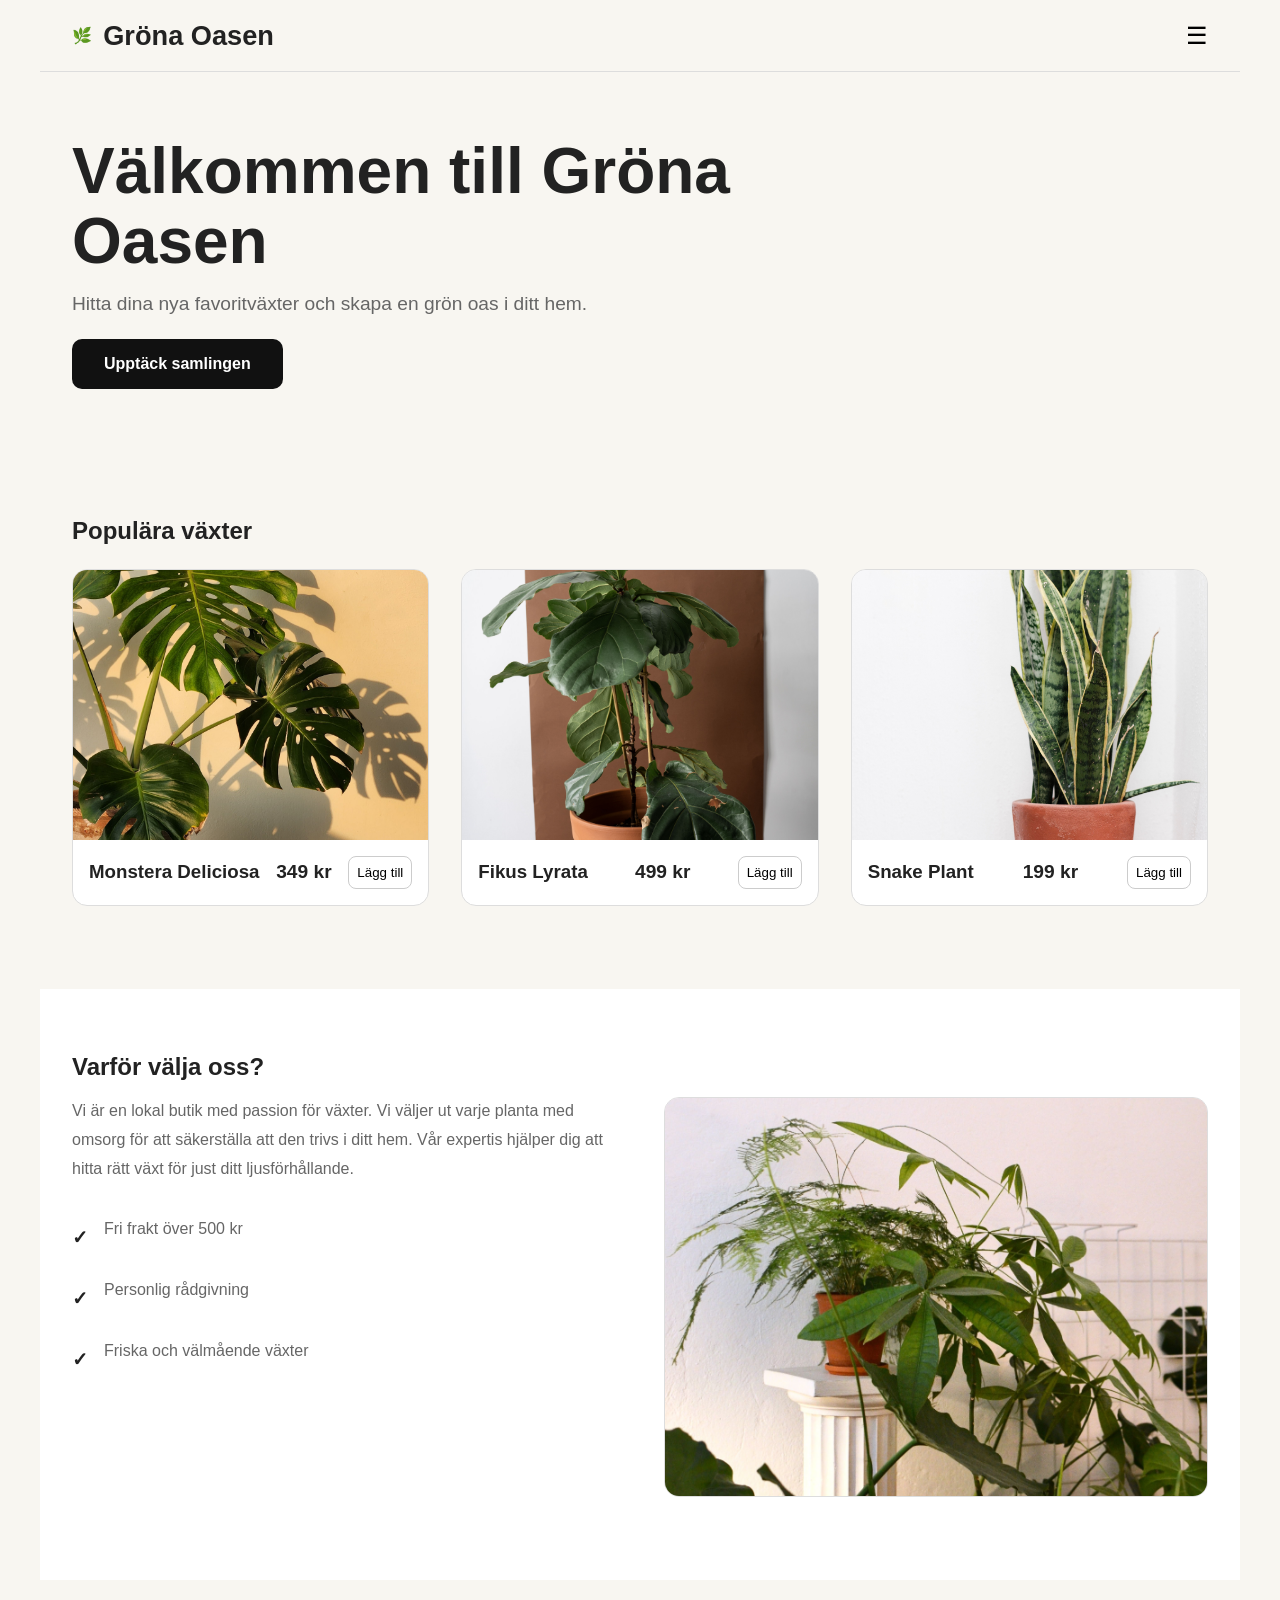
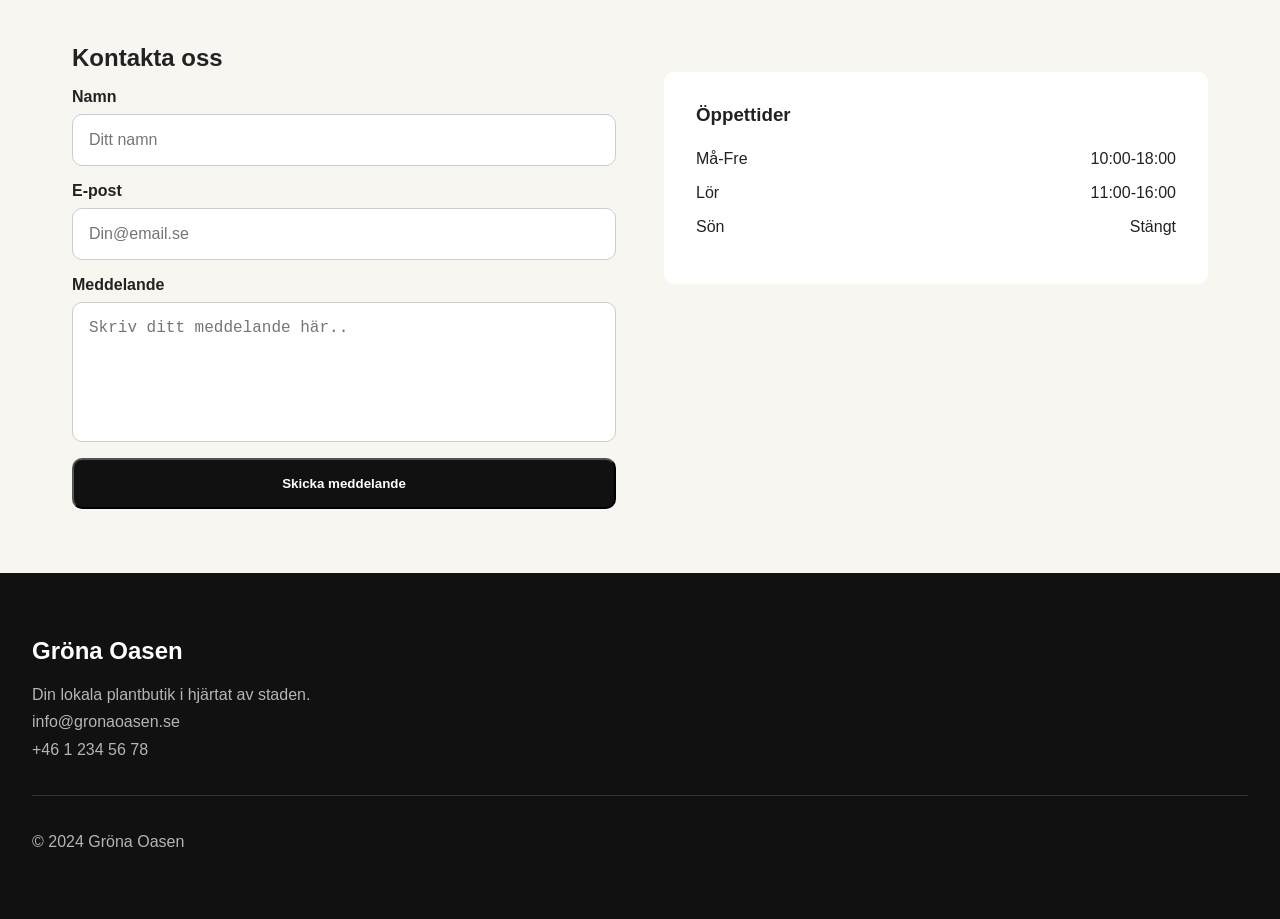
==== index.html @ 693098bc "Kompletterat med sistaproduktbilden för index" ====
<!DOCTYPE html>
<html lang="sv">

<head>
    <meta charset="UTF-8">
    <meta name="viewport" content="width=device-width, initial-scale=1.0">
    <title>Startsida</title>
    <link rel="stylesheet" href="css/style.css">

</head>

<body>

    <!--HEADER-->
    <header>
        <div class="logo">
            <span>🌿</span>
            <h1>Gröna Oasen</h1>
        </div>
        <div class="header-icons">
            <button>☰</button>
        </div>
    </header>


    <!--HERO-->
    <section class="hero">
        <h2>Välkommen till Gröna Oasen</h2>
        <p>Hitta dina nya favoritväxter och skapa en grön oas i ditt hem.</p>
        <a href="vaxter.html" class="btn">Upptäck samlingen</a>
    </section>


    <!--POPULÄRA VÄXTER-->
    <section class="products">

        <h2>Populära växter</h2>
        <div class="products-container">
            <div class="product-card">
                <div class="product-image"><img src="images/image1.jpg" alt="Monstera Deliciosa">
                </div>
                <div class="product-info">
                    <h3>Monstera Deliciosa</h3>
                    <p class="price">349 kr</p>
                    <button>Lägg till</button>
                </div>

            </div>

            <div class="product-card">
                <div class="product-image"><img src="images/image2.jpg" alt="Ficus Lyrata"></div>
                <div class="product-info">
                    <h3>Fikus Lyrata</h3>
                    <p class="price">499 kr</p>
                    <button>Lägg till</button>
                </div>

            </div>
            <div class="product-card">
                <div class="product-image"><img src="images/image4.jpg" alt="Snake Plant"></div>
                <div class="product-info">
                    <h3>Snake Plant</h3>
                    <p class="price">199 kr</p>
                    <button>Lägg till</button>
                </div>

            </div>
        </div>

    </section>


    <!--OM OSS-->
    <section class="about">
        <h2>Varför välja oss?</h2>
        <div class="about-content">
            <div class="about-text">
                <p>Vi är en lokal butik med passion för växter. Vi väljer ut varje planta med omsorg
                    för att säkerställa att den trivs i ditt hem. Vår expertis hjälper dig att hitta rätt växt för just
                    ditt
                    ljusförhållande.
                </p>
                <div class="desktop-info">
                    <div class="info">
                        <span class="check-icon">✓</span>
                        <p>Fri frakt över 500 kr</p>
                    </div>
                    <div class="info">
                        <span class="check-icon">✓</span>
                        <p>Personlig rådgivning</p>
                    </div>
                    <div class="info">
                        <span class="check-icon">✓</span>
                        <p>Friska och välmående växter</p>
                    </div>
                </div>
            </div>
            <div class="about-image"><img src="images/image3.jpg" alt="Flera inomhusväxter"></div>

        </div>
    </section>


    <!--KONTAKT-->
    <section class="contact">
        <h2>Kontakta oss</h2>

        <div class="contact-container">

            <form>
                <label for="name">Namn</label>
                <input type="text" id="name" placeholder="Ditt namn">

                <label for="email">E-post</label>
                <input type="email" id="email" placeholder="Din@email.se">

                <label for="message">Meddelande</label>
                <textarea id="message" placeholder="Skriv ditt meddelande här.."></textarea>

                <button type="submit">Skicka meddelande</button>
            </form>
            <aside class="opening-hours">
                <h3>Öppettider</h3>
                <div class="hours-row">
                    <span>Må-Fre</span>
                    <span>10:00-18:00</span>
                </div>
                <div class="hours-row">
                    <span>Lör</span>
                    <span>11:00-16:00</span>
                </div>
                <div class="hours-row">
                    <span>Sön</span>
                    <span>Stängt</span>
                </div>
            </aside>
        </div>

    </section>


    <!--FOOTER-->
    <footer>
        <h2>Gröna Oasen</h2>
        <p>Din lokala plantbutik i hjärtat av staden.</p>
        <p>info@gronaoasen.se</p>
        <p>+46 1 234 56 78</p>
        <hr>
        <p>© 2024 Gröna Oasen</p>
    </footer>

</body>

</html>
---- css/style.css ----
/*RESET*/

* {
    margin: 0;
    padding: 0;
    box-sizing: border-box;
}

body {
    font-family: "inter", sans-serif;
    background: #f4f4f4;
    color: #222;
    background-color: #F8F6F1;
}

/*HEADER*/
header {
    height: 72px;
    display: flex;
    justify-content: space-between;
    align-items: center;
    padding: 0 1.2rem;
    border-bottom: 1px solid #ddd;
}

.logo {
    display: flex;
    align-items: center;
    gap: 0.7rem;
}

.logo h1 {
    font-size: 1.7rem;
}

.header-icons {
    display: flex;
    gap: 1rem;
}

.header-icons button {
    border: none;
    background: transparent;
    font-size: 1.5rem;
    cursor: pointer;
}

/*HERO*/

.btn {
    display: block;
    text-align: center;
    text-decoration: none;
    font-weight: 600;
    border-radius: 10px;
    padding: 1rem;
    color: white;
    background: #111;

}

.hero {
    padding: 2rem 1.2rem;
}

.hero h2 {
    font-size: 2rem;
    line-height: 1.1;
    margin-bottom: 1rem;
}

.hero p {
    color: #666;
    margin-bottom: 1.5rem;
}

/*PRODUCTS*/
.products {
    padding: 2rem 1.2rem;

}

.product-image img {
    width: 100%;
    height: 270px;
    object-fit: cover;
    display: block;
}

.products h2 {
    margin-bottom: 1.5rem;
}

.product-card {
    background: white;
    border: 1px solid #ddd;
    border-radius: 15px;
    margin-bottom: 1.2rem;
    overflow: hidden;
}

.product-info {
    padding: 1rem;
    display: flex;
    justify-content: space-between;
    align-items: center;
}

.price {
    font-size: 1.2rem;
    font-weight: 600;
}

.product-info button {
    background: white;
    border: 1px solid #ccc;
    border-radius: 8px;
    padding: 0.5rem;

    cursor: pointer;
}


/*ABOUT*/
.about {
    background: white;
    padding: 2rem 1.2rem;
}

.about h2 {
    margin-bottom: 1rem;
}

.about p {
    color: #666;
    line-height: 1.8;
    margin-bottom: 1rem;
}

.about img {
    width: 100%;
    height: 270px;
    object-fit: cover;
    display: block;
    background: white;
    border: 1px solid #ddd;
    border-radius: 15px;
    margin-bottom: 1.2rem;

}


/*CONTACT*/
.contact {
    padding: 2rem 1.2rem;
}

form {
    display: flex;
    flex-direction: column;
}

label {
    margin-bottom: .5rem;
    margin-top: 1rem;
    font-weight: 600;
}

input,
textarea {
    width: 100%;
    border: 1px solid #ccc;
    padding: 1rem;
    border-radius: 10px;
    font-size: 1rem;
}

textarea {
    height: 140px;
    resize: none;
}

form button {
    display: block;
    text-align: center;
    text-decoration: none;
    font-weight: 600;
    border-radius: 10px;
    padding: 1rem;
    color: white;
    background: #111;
    cursor: pointer;
    margin-top: 1rem;

}



/*FOOTER*/
footer {
    background: #111;
    color: white;
    padding: 2rem 1.2rem;
}

footer hr {
    margin: 2rem 0;
    border: none;
    border-top: 1px solid #333;
}

footer h2 {
    margin-bottom: 1rem;
}

footer p {
    color: #b5b5b5;
    line-height: 1.7;
}

/*Enbart för desktop*/

.opening-hours {
    display: none;
}

.desktop-info {
    display: none;
}

/*DESKTOP*/
@media (min-width: 768px) {

    /*Bredd gemensam*/
    .hero,
    .products,
    .about,
    .contact {
        max-width: 1200px;
        margin: 0 auto;
        padding: 4rem 2rem;
    }

    /*HEADER*/
    header {
        max-width: 1200px;
        margin: 0 auto;
        padding: 1.5rem 2rem;
    }

    /*HERO*/
    .hero h2 {
        font-size: 4rem;
        max-width: 700px;
    }

    .hero p {
        max-width: 600px;
        font-size: 1.2rem;
    }

    .btn {
        display: inline-block;
        padding: 1rem 2rem;
    }

    /*PRODUCTS*/
    .products-container {
        display: grid;
        grid-template-columns: repeat(3, 1fr);
        gap: 2rem;
    }

    /*ABOUT*/
    .about-content {
        display: grid;
        grid-template-columns: 1fr 1fr;
        gap: 3rem;
        align-items: start;
    }

    .about-image img {
        width: 100%;
        margin-top: 0;
        height: 400px;
        object-fit: cover;
    }

    .about-image {
        display: flex;
        justify-content: flex-end;
    }


    .desktop-info {
        display: flex;
        flex-direction: column;
        gap: 1rem;
        margin-top: 2rem;
    }

    .info {
        display: flex;
        align-items: center;
        gap: 1rem;
    }

    .check-icon {
        font-weight: bold;
        font-size: 1.2rem;
    }

    /*CONTACT*/
    .contact-container {
        display: grid;
        grid-template-columns: 1fr 1fr;
        gap: 3rem;
    }

    .opening-hours {
        display: block;
        padding: 2rem;
        border-radius: 10px;
        background: white;
        height: fit-content;
    }

    .opening-hours h3 {
        margin-bottom: 1.5rem;
    }

    .hours-row {
        display: flex;
        justify-content: space-between;
        margin-bottom: 1rem;
    }





    /*FOOTER*/
    footer {
        padding: 4rem 2rem;
    }

    footer-content {
        max-width: 1200px;
        margin: 0 auto;
    }








}
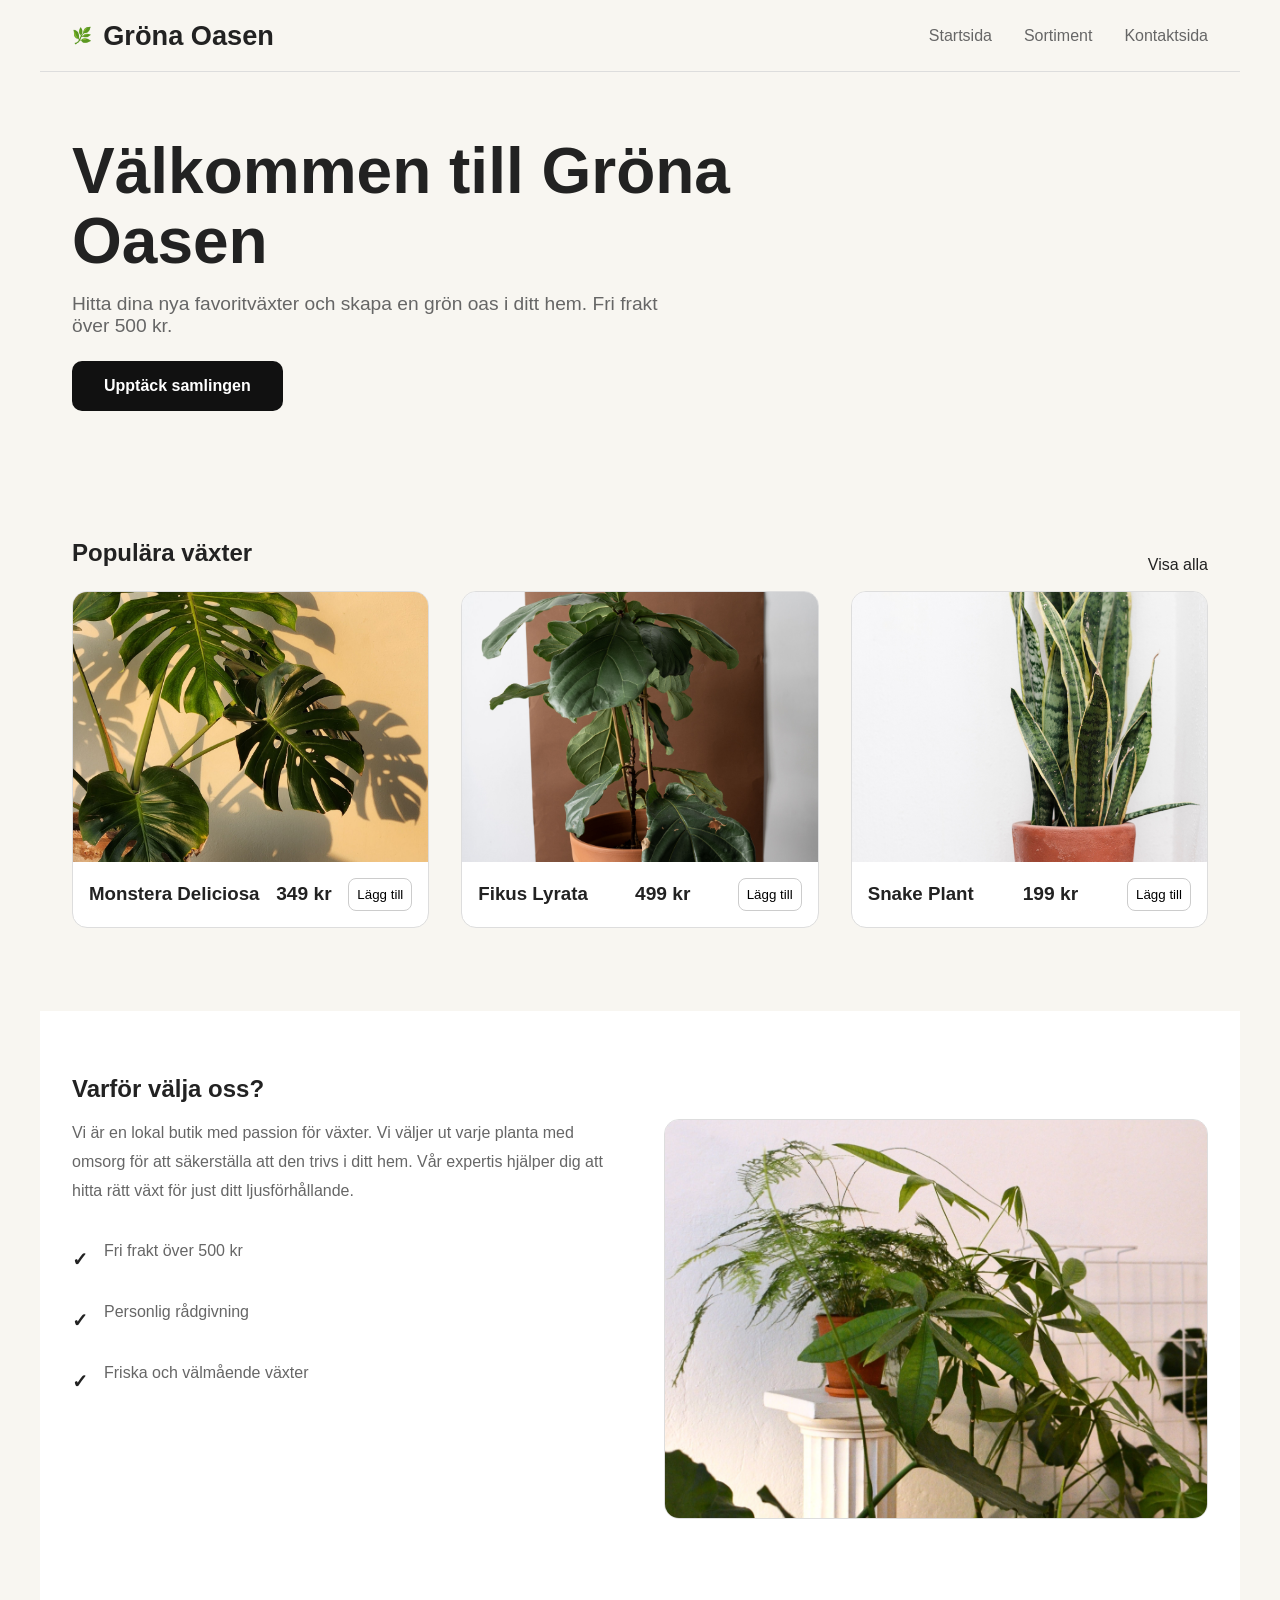
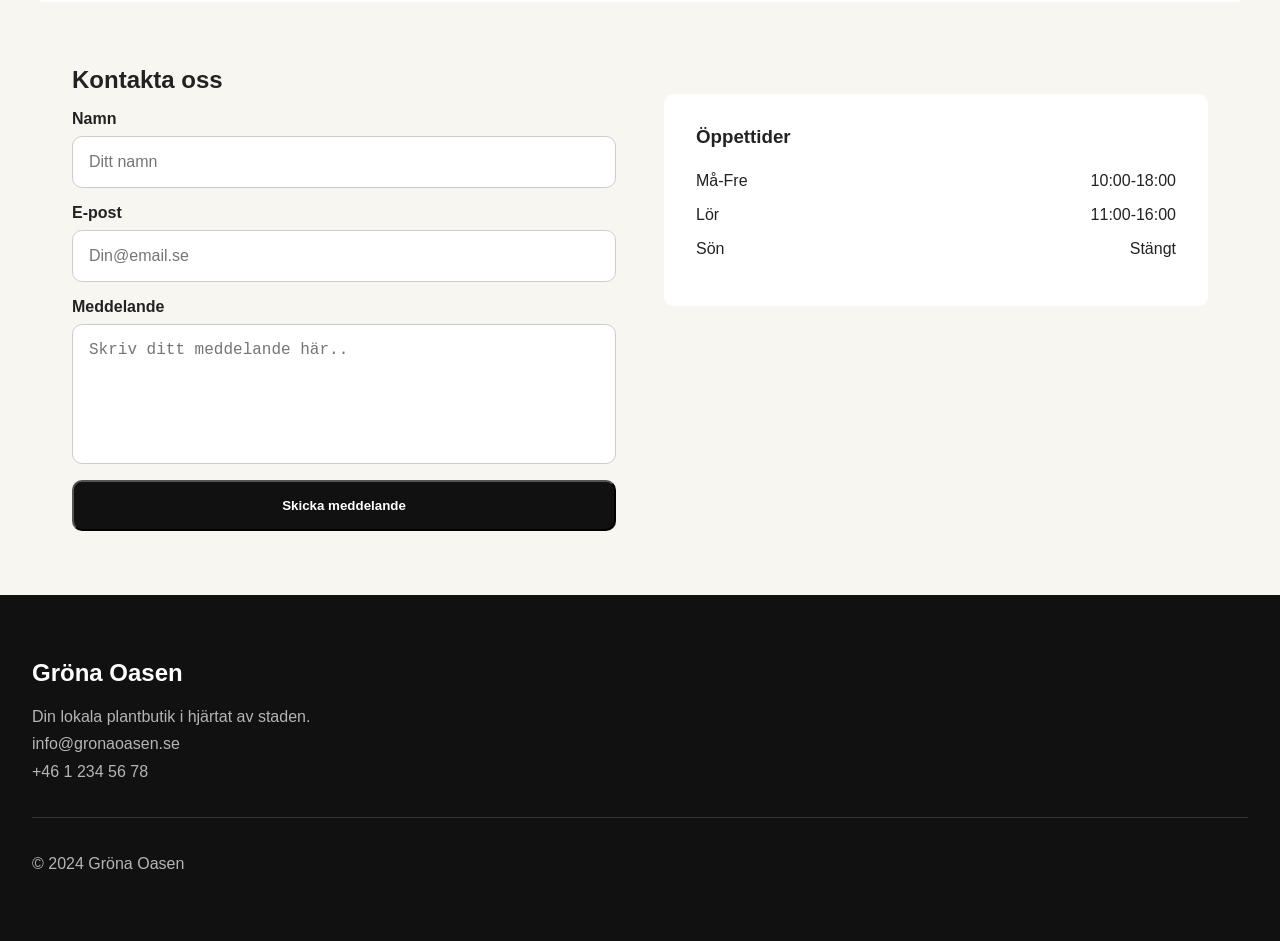
==== commit 24bc6662: "Implementerat Visa alla-länk på desktopversionen samt skapat  med nav menyn" ====
--- a/index.html
+++ b/index.html
@@ -17,6 +17,11 @@
             <span>🌿</span>
             <h1>Gröna Oasen</h1>
         </div>
+        <nav class="desktop-nav">
+            <a href="index.html">Startsida</a>
+            <a href="sortiment.html">Sortiment</a>
+            <a href="kontakt.html">Kontaktsida</a>
+        </nav>
         <div class="header-icons">
             <button>☰</button>
         </div>
@@ -26,15 +31,18 @@
     <!--HERO-->
     <section class="hero">
         <h2>Välkommen till Gröna Oasen</h2>
-        <p>Hitta dina nya favoritväxter och skapa en grön oas i ditt hem.</p>
-        <a href="vaxter.html" class="btn">Upptäck samlingen</a>
+        <p>Hitta dina nya favoritväxter och skapa en grön oas i ditt hem. Fri frakt över 500 kr.</p>
+        <a href="sortiment.html" class="btn">Upptäck samlingen</a>
     </section>
 
 
     <!--POPULÄRA VÄXTER-->
     <section class="products">
+        <div class="products-header">
 
-        <h2>Populära växter</h2>
+            <h2>Populära växter</h2>
+            <a href="sortiment.html" class="view-all">Visa alla</a>
+        </div>
         <div class="products-container">
             <div class="product-card">
                 <div class="product-image"><img src="images/image1.jpg" alt="Monstera Deliciosa">
--- a/css/style.css
+++ b/css/style.css
@@ -228,6 +228,14 @@
     display: none;
 }
 
+.desktop-nav {
+    display: none;
+}
+
+.view-all {
+    display: none;
+}
+
 /*DESKTOP*/
 @media (min-width: 768px) {
 
@@ -248,6 +256,22 @@
         padding: 1.5rem 2rem;
     }
 
+    .desktop-nav {
+        display: flex;
+        gap: 2rem;
+        align-items: center;
+    }
+
+    .desktop-nav a {
+        text-decoration: none;
+        color: #666;
+        font-weight: 400;
+    }
+
+    .header-icons {
+        display: none;
+    }
+
     /*HERO*/
     .hero h2 {
         font-size: 4rem;
@@ -269,6 +293,20 @@
         display: grid;
         grid-template-columns: repeat(3, 1fr);
         gap: 2rem;
+    }
+
+    .products-header {
+        display: flex;
+        justify-content: space-between;
+        align-items: center;
+
+    }
+
+    .view-all {
+        display: block;
+        text-decoration: none;
+        font-weight: 400;
+        color: #222;
     }
 
     /*ABOUT*/
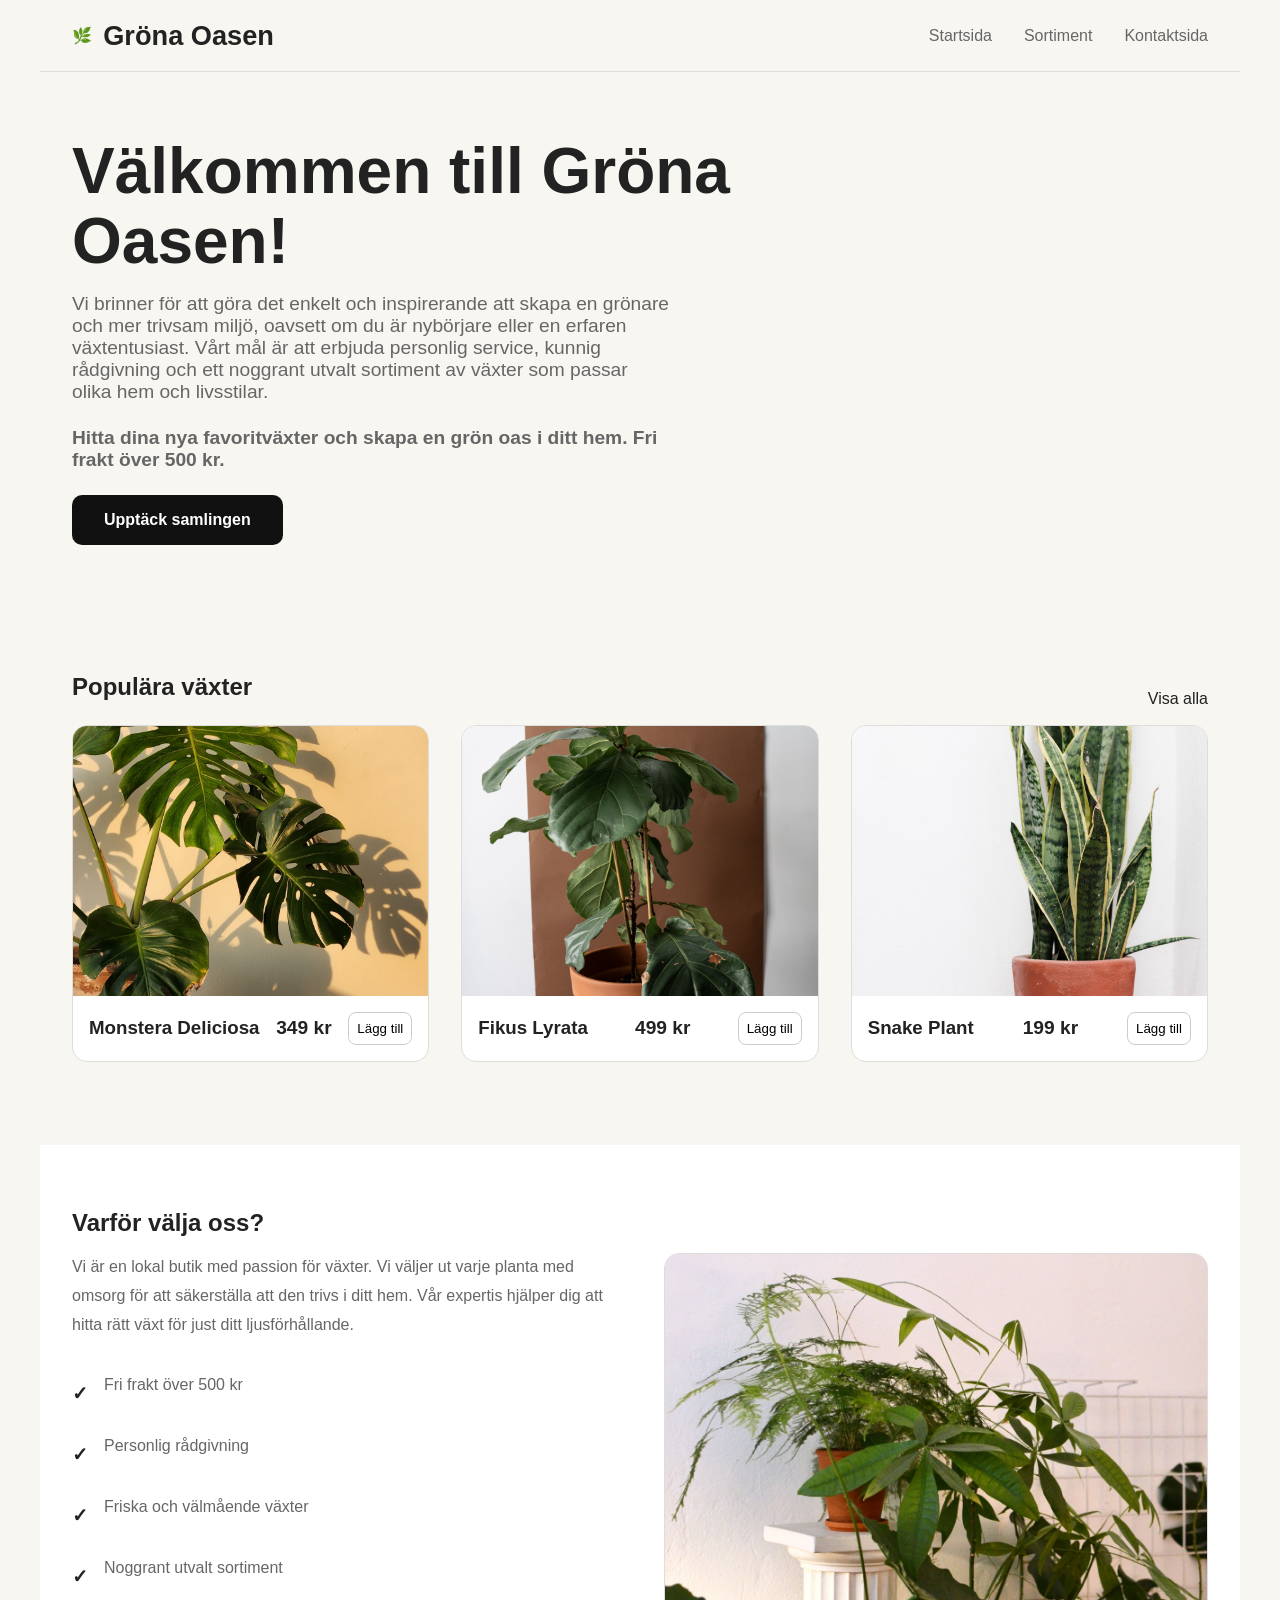
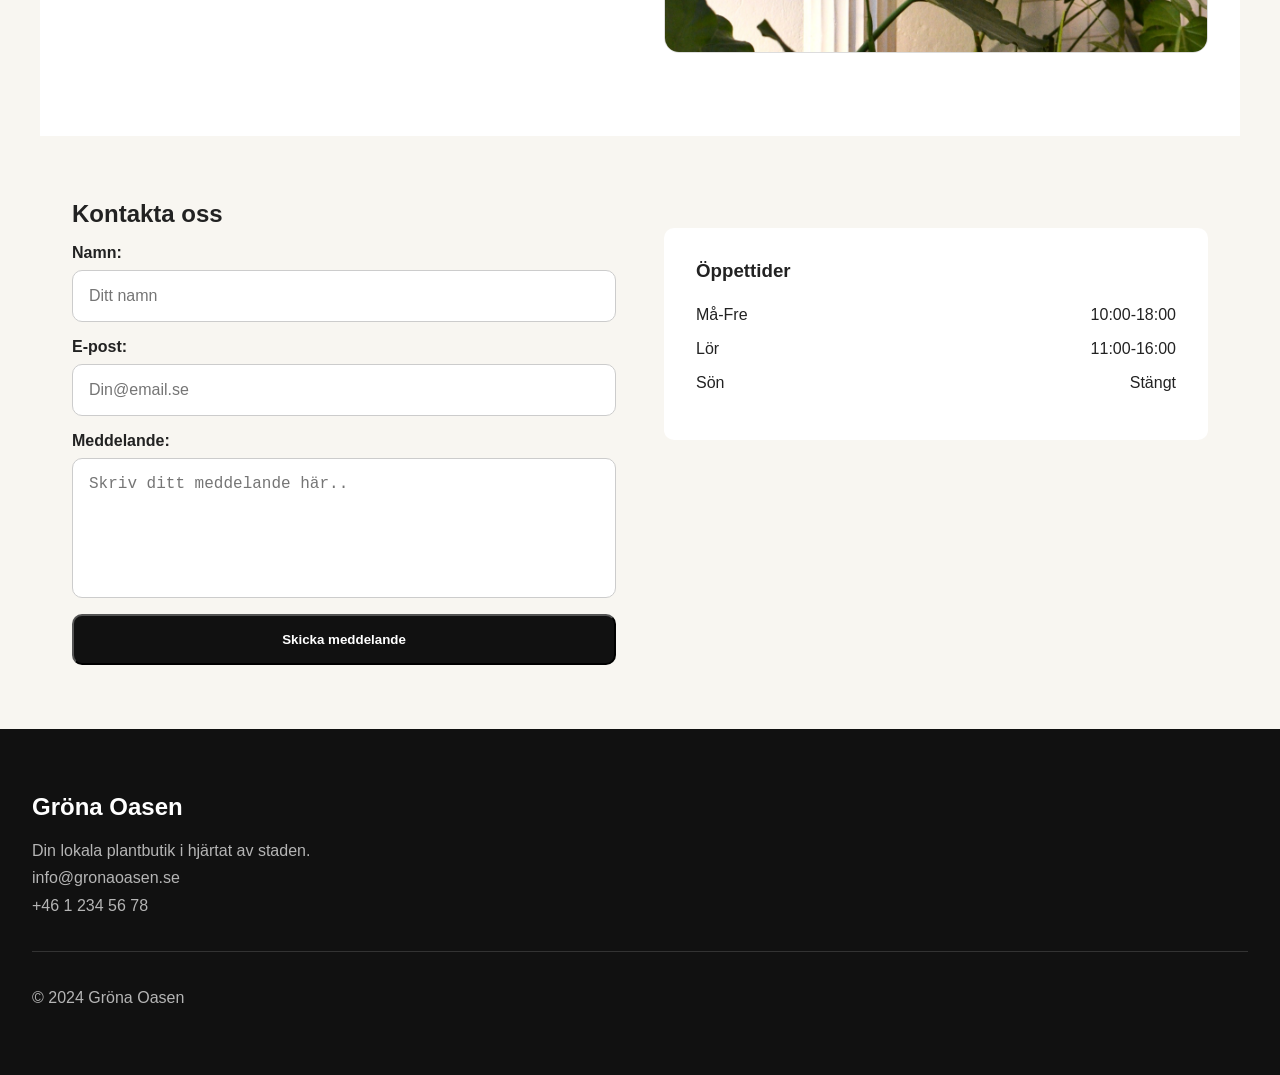
==== commit a22b4a3d: "Skapat kontaktsida med kontaktformulär och företagsinformation med samma layout som startsidan" ====
--- a/index.html
+++ b/index.html
@@ -30,8 +30,12 @@
 
     <!--HERO-->
     <section class="hero">
-        <h2>Välkommen till Gröna Oasen</h2>
-        <p>Hitta dina nya favoritväxter och skapa en grön oas i ditt hem. Fri frakt över 500 kr.</p>
+        <h2>Välkommen till Gröna Oasen!</h2>
+        <p>Vi brinner för att göra det enkelt och inspirerande att skapa en grönare och mer trivsam miljö,
+            oavsett om du är nybörjare eller en erfaren växtentusiast. Vårt mål är att erbjuda personlig
+            service, kunnig rådgivning och ett noggrant utvalt sortiment av växter som passar olika hem och
+            livsstilar.</p>
+        <p><strong>Hitta dina nya favoritväxter och skapa en grön oas i ditt hem. Fri frakt över 500 kr.</strong></p>
         <a href="sortiment.html" class="btn">Upptäck samlingen</a>
     </section>
 
@@ -101,6 +105,10 @@
                         <span class="check-icon">✓</span>
                         <p>Friska och välmående växter</p>
                     </div>
+                    <div class="info">
+                        <span class="check-icon">✓</span>
+                        <p>Noggrant utvalt sortiment</p>
+                    </div>
                 </div>
             </div>
             <div class="about-image"><img src="images/image3.jpg" alt="Flera inomhusväxter"></div>
@@ -116,13 +124,13 @@
         <div class="contact-container">
 
             <form>
-                <label for="name">Namn</label>
+                <label for="name">Namn:</label>
                 <input type="text" id="name" placeholder="Ditt namn">
 
-                <label for="email">E-post</label>
+                <label for="email">E-post:</label>
                 <input type="email" id="email" placeholder="Din@email.se">
 
-                <label for="message">Meddelande</label>
+                <label for="message">Meddelande:</label>
                 <textarea id="message" placeholder="Skriv ditt meddelande här.."></textarea>
 
                 <button type="submit">Skicka meddelande</button>
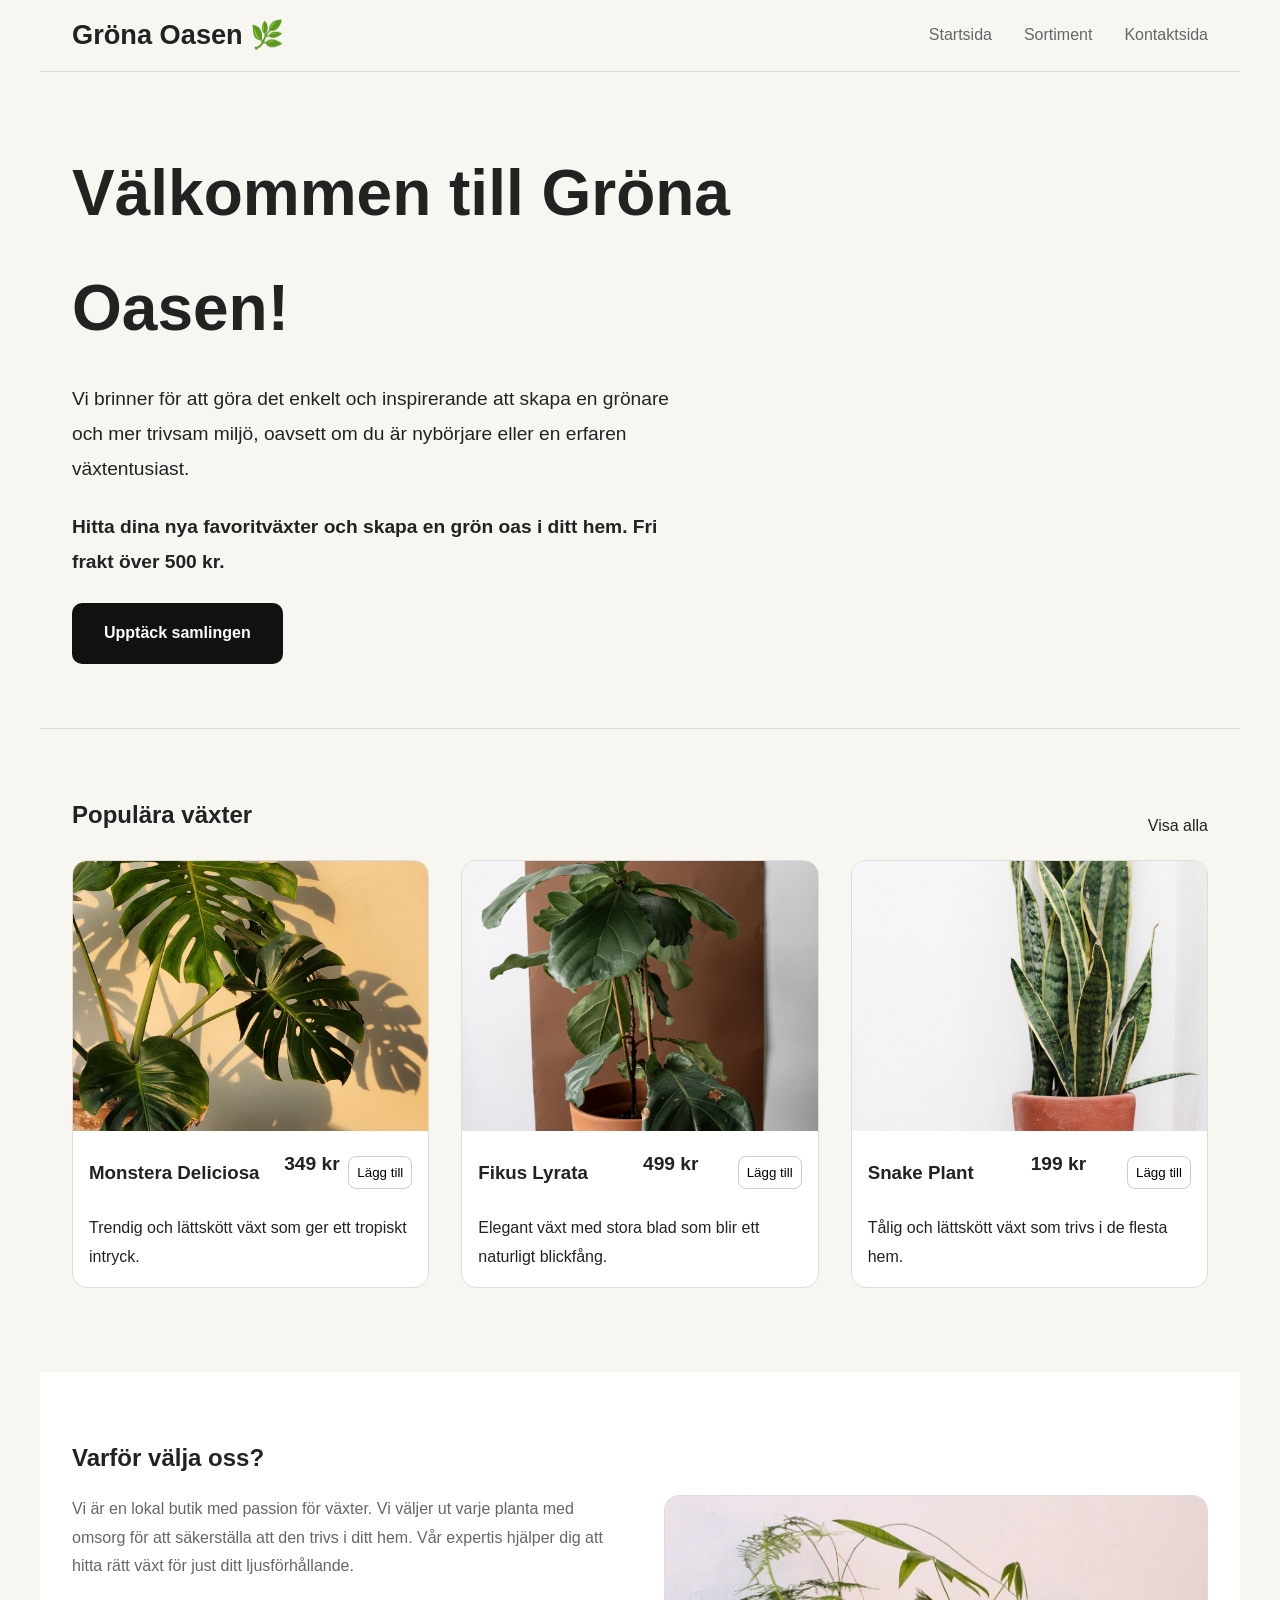
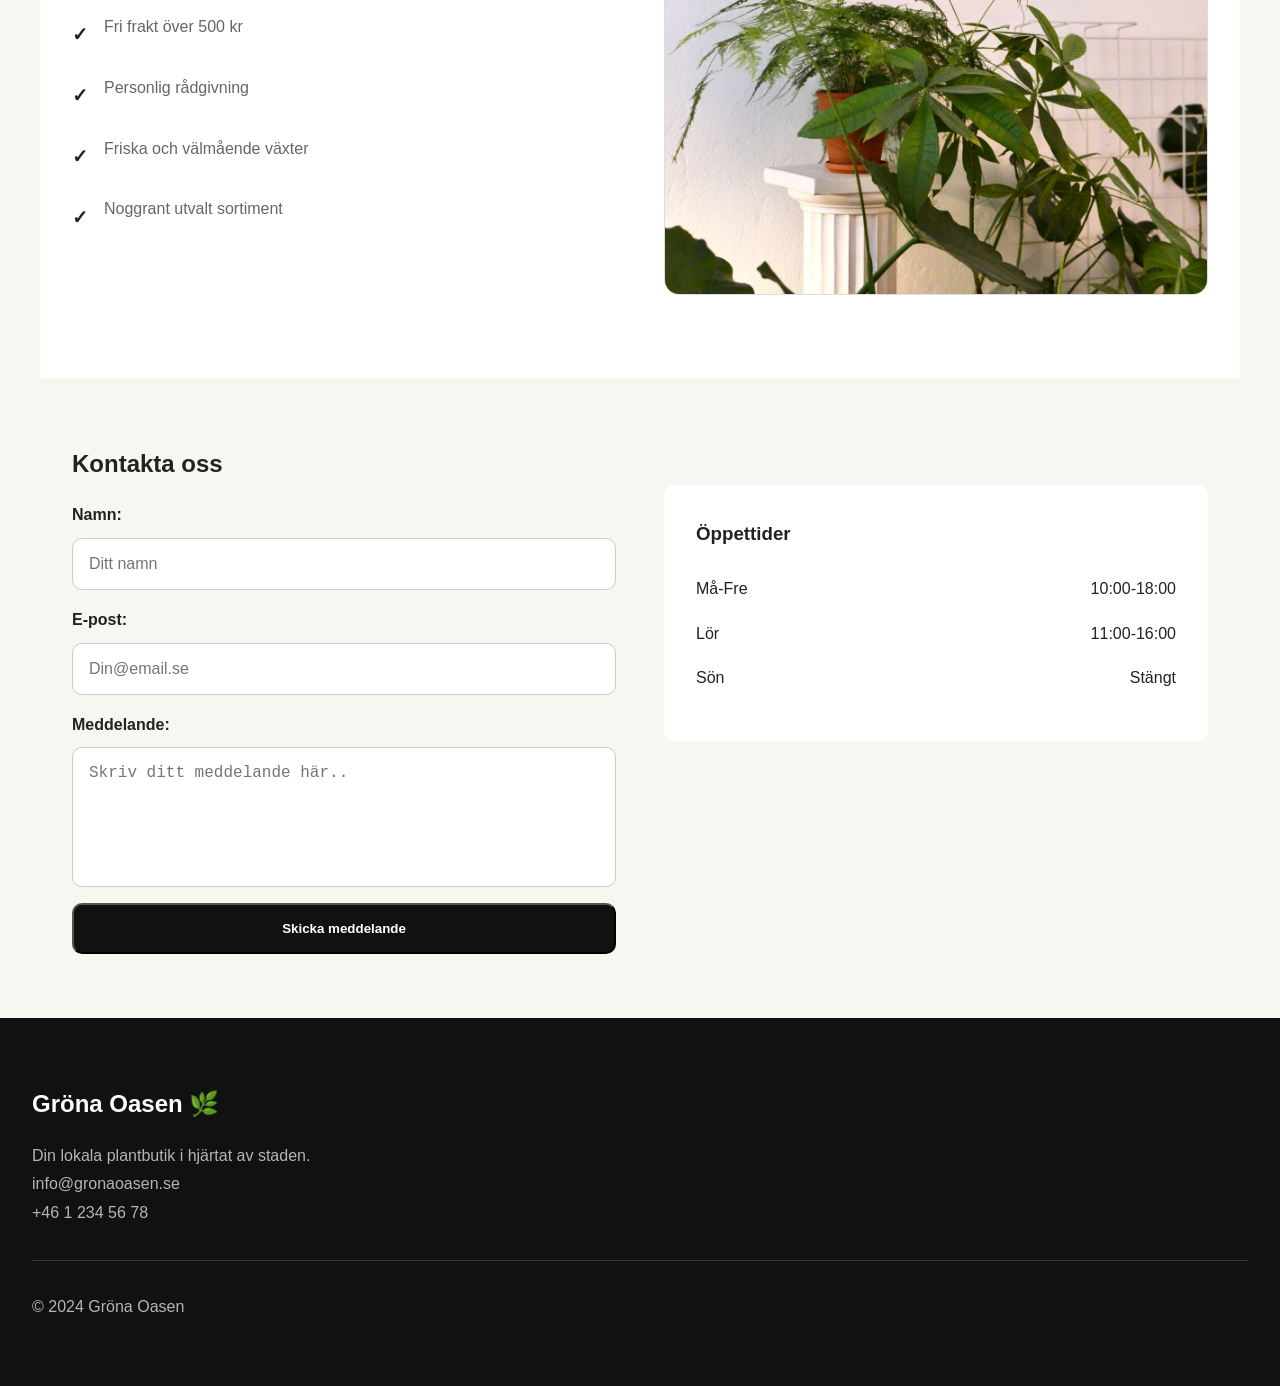
==== commit 0bbd45f5: "Textjusteringar på hela webbsidan samt lagt in sortimentet för växterna" ====
--- a/index.html
+++ b/index.html
@@ -14,8 +14,7 @@
     <!--HEADER-->
     <header>
         <div class="logo">
-            <span>🌿</span>
-            <h1>Gröna Oasen</h1>
+            <h1>Gröna Oasen 🌿</h1>
         </div>
         <nav class="desktop-nav">
             <a href="index.html">Startsida</a>
@@ -32,9 +31,7 @@
     <section class="hero">
         <h2>Välkommen till Gröna Oasen!</h2>
         <p>Vi brinner för att göra det enkelt och inspirerande att skapa en grönare och mer trivsam miljö,
-            oavsett om du är nybörjare eller en erfaren växtentusiast. Vårt mål är att erbjuda personlig
-            service, kunnig rådgivning och ett noggrant utvalt sortiment av växter som passar olika hem och
-            livsstilar.</p>
+            oavsett om du är nybörjare eller en erfaren växtentusiast.</p>
         <p><strong>Hitta dina nya favoritväxter och skapa en grön oas i ditt hem. Fri frakt över 500 kr.</strong></p>
         <a href="sortiment.html" class="btn">Upptäck samlingen</a>
     </section>
@@ -56,7 +53,7 @@
                     <p class="price">349 kr</p>
                     <button>Lägg till</button>
                 </div>
-
+                <p>Trendig och lättskött växt som ger ett tropiskt intryck.</p>
             </div>
 
             <div class="product-card">
@@ -66,6 +63,7 @@
                     <p class="price">499 kr</p>
                     <button>Lägg till</button>
                 </div>
+                <p>Elegant växt med stora blad som blir ett naturligt blickfång.</p>
 
             </div>
             <div class="product-card">
@@ -75,6 +73,7 @@
                     <p class="price">199 kr</p>
                     <button>Lägg till</button>
                 </div>
+                <p>Tålig och lättskött växt som trivs i de flesta hem.</p>
 
             </div>
         </div>
@@ -157,7 +156,7 @@
 
     <!--FOOTER-->
     <footer>
-        <h2>Gröna Oasen</h2>
+        <h2>Gröna Oasen 🌿</h2>
         <p>Din lokala plantbutik i hjärtat av staden.</p>
         <p>info@gronaoasen.se</p>
         <p>+46 1 234 56 78</p>
--- a/css/style.css
+++ b/css/style.css
@@ -11,6 +11,7 @@
     background: #f4f4f4;
     color: #222;
     background-color: #F8F6F1;
+    line-height: 1.8;
 }
 
 /*HEADER*/
@@ -61,16 +62,16 @@
 
 .hero {
     padding: 2rem 1.2rem;
+    border-bottom: 1px solid #ddd;
 }
 
 .hero h2 {
     font-size: 2rem;
-    line-height: 1.1;
     margin-bottom: 1rem;
 }
 
 .hero p {
-    color: #666;
+    color: #222;
     margin-bottom: 1.5rem;
 }
 
@@ -99,6 +100,16 @@
     overflow: hidden;
 }
 
+.product-card p {
+    margin-bottom: 1rem;
+    display: flex;
+    justify-content: space-between;
+    align-items: center;
+    margin-left: 1rem;
+    color: #222;
+
+}
+
 .product-info {
     padding: 1rem;
     display: flex;
@@ -133,7 +144,6 @@
 
 .about p {
     color: #666;
-    line-height: 1.8;
     margin-bottom: 1rem;
 }
 
@@ -215,7 +225,6 @@
 
 footer p {
     color: #b5b5b5;
-    line-height: 1.7;
 }
 
 /*Enbart för desktop*/
@@ -295,6 +304,7 @@
         gap: 2rem;
     }
 
+
     .products-header {
         display: flex;
         justify-content: space-between;
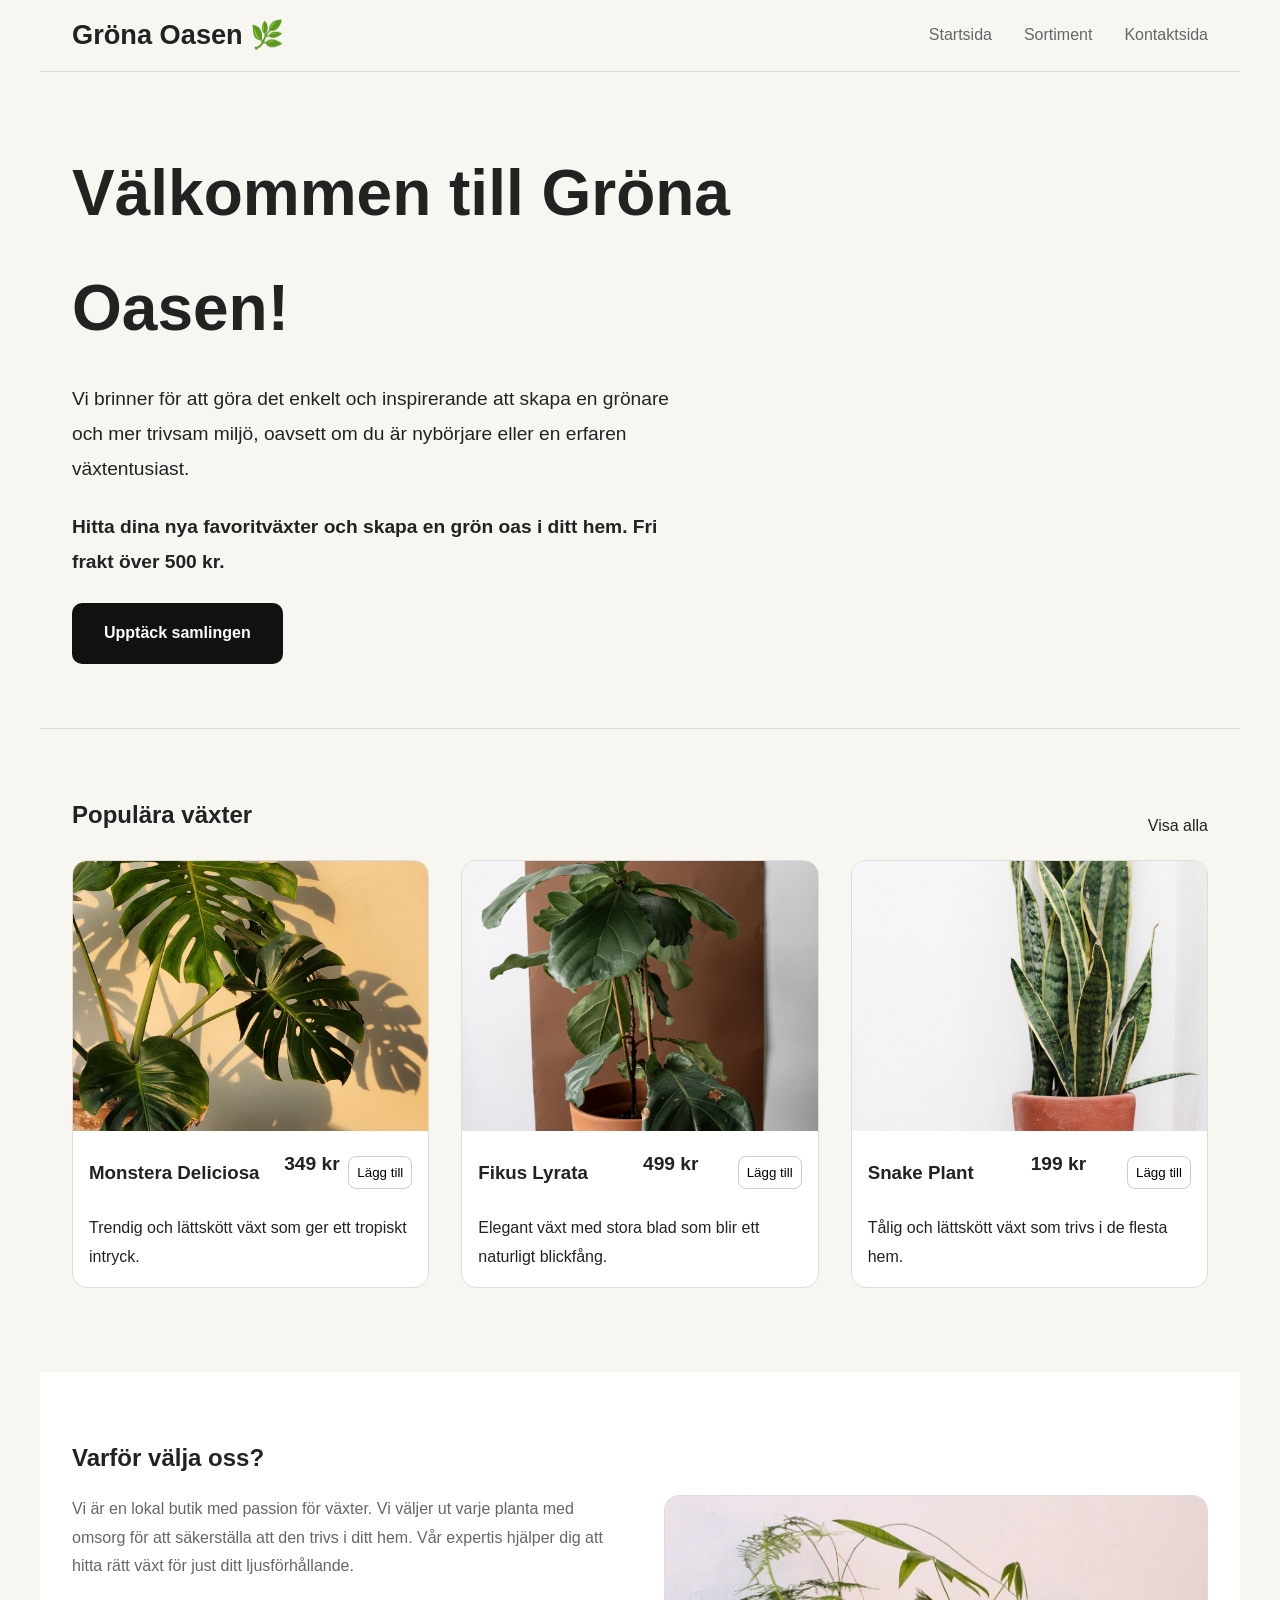
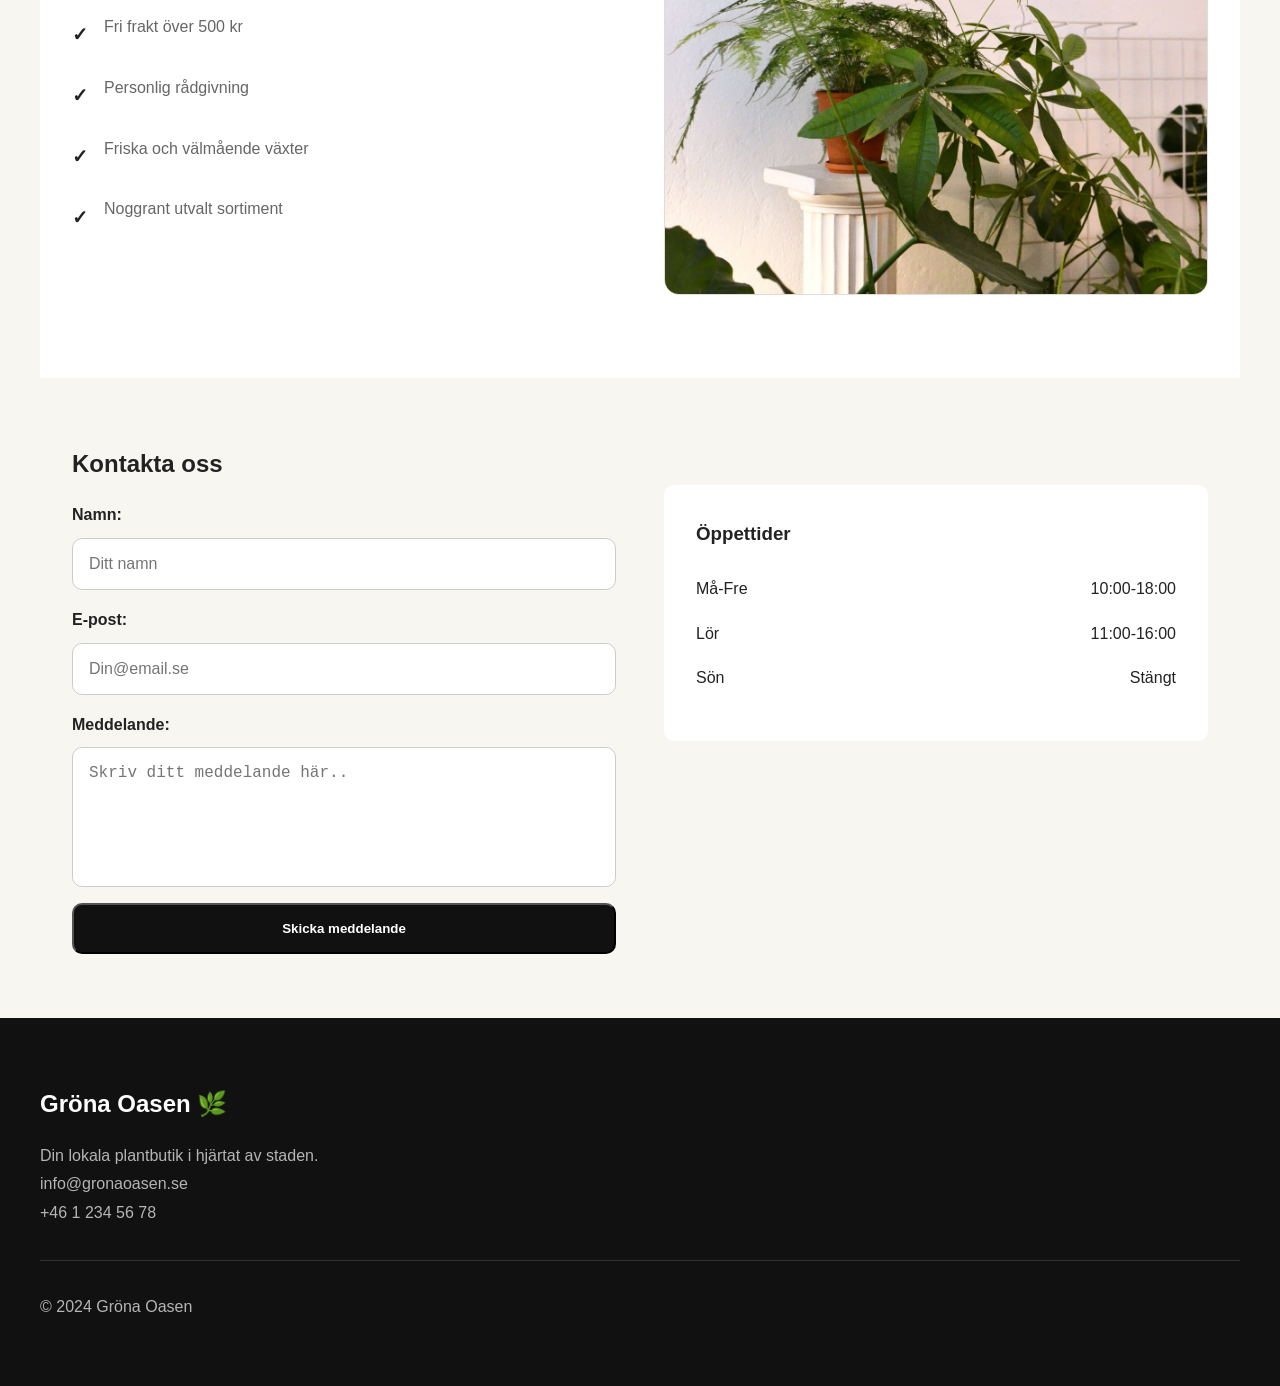
==== commit 9a6f96bb: "Korrigerat placering av footer på samtliga sidor" ====
--- a/index.html
+++ b/index.html
@@ -37,7 +37,7 @@
     </section>
 
 
-    <!--POPULÄRA VÄXTER-->
+    <!--PRODUCTS-->
     <section class="products">
         <div class="products-header">
 
@@ -156,12 +156,14 @@
 
     <!--FOOTER-->
     <footer>
-        <h2>Gröna Oasen 🌿</h2>
-        <p>Din lokala plantbutik i hjärtat av staden.</p>
-        <p>info@gronaoasen.se</p>
-        <p>+46 1 234 56 78</p>
-        <hr>
-        <p>© 2024 Gröna Oasen</p>
+        <div class="footer-content">
+            <h2>Gröna Oasen 🌿</h2>
+            <p>Din lokala plantbutik i hjärtat av staden.</p>
+            <p>info@gronaoasen.se</p>
+            <p>+46 1 234 56 78</p>
+            <hr>
+            <p>© 2024 Gröna Oasen</p>
+        </div>
     </footer>
 
 </body>
--- a/css/style.css
+++ b/css/style.css
@@ -74,6 +74,7 @@
     color: #222;
     margin-bottom: 1.5rem;
 }
+
 
 /*PRODUCTS*/
 .products {
@@ -229,6 +230,7 @@
 
 /*Enbart för desktop*/
 
+
 .opening-hours {
     display: none;
 }
@@ -297,6 +299,8 @@
         padding: 1rem 2rem;
     }
 
+
+
     /*PRODUCTS*/
     .products-container {
         display: grid;
@@ -392,7 +396,7 @@
         padding: 4rem 2rem;
     }
 
-    footer-content {
+    .footer-content {
         max-width: 1200px;
         margin: 0 auto;
     }
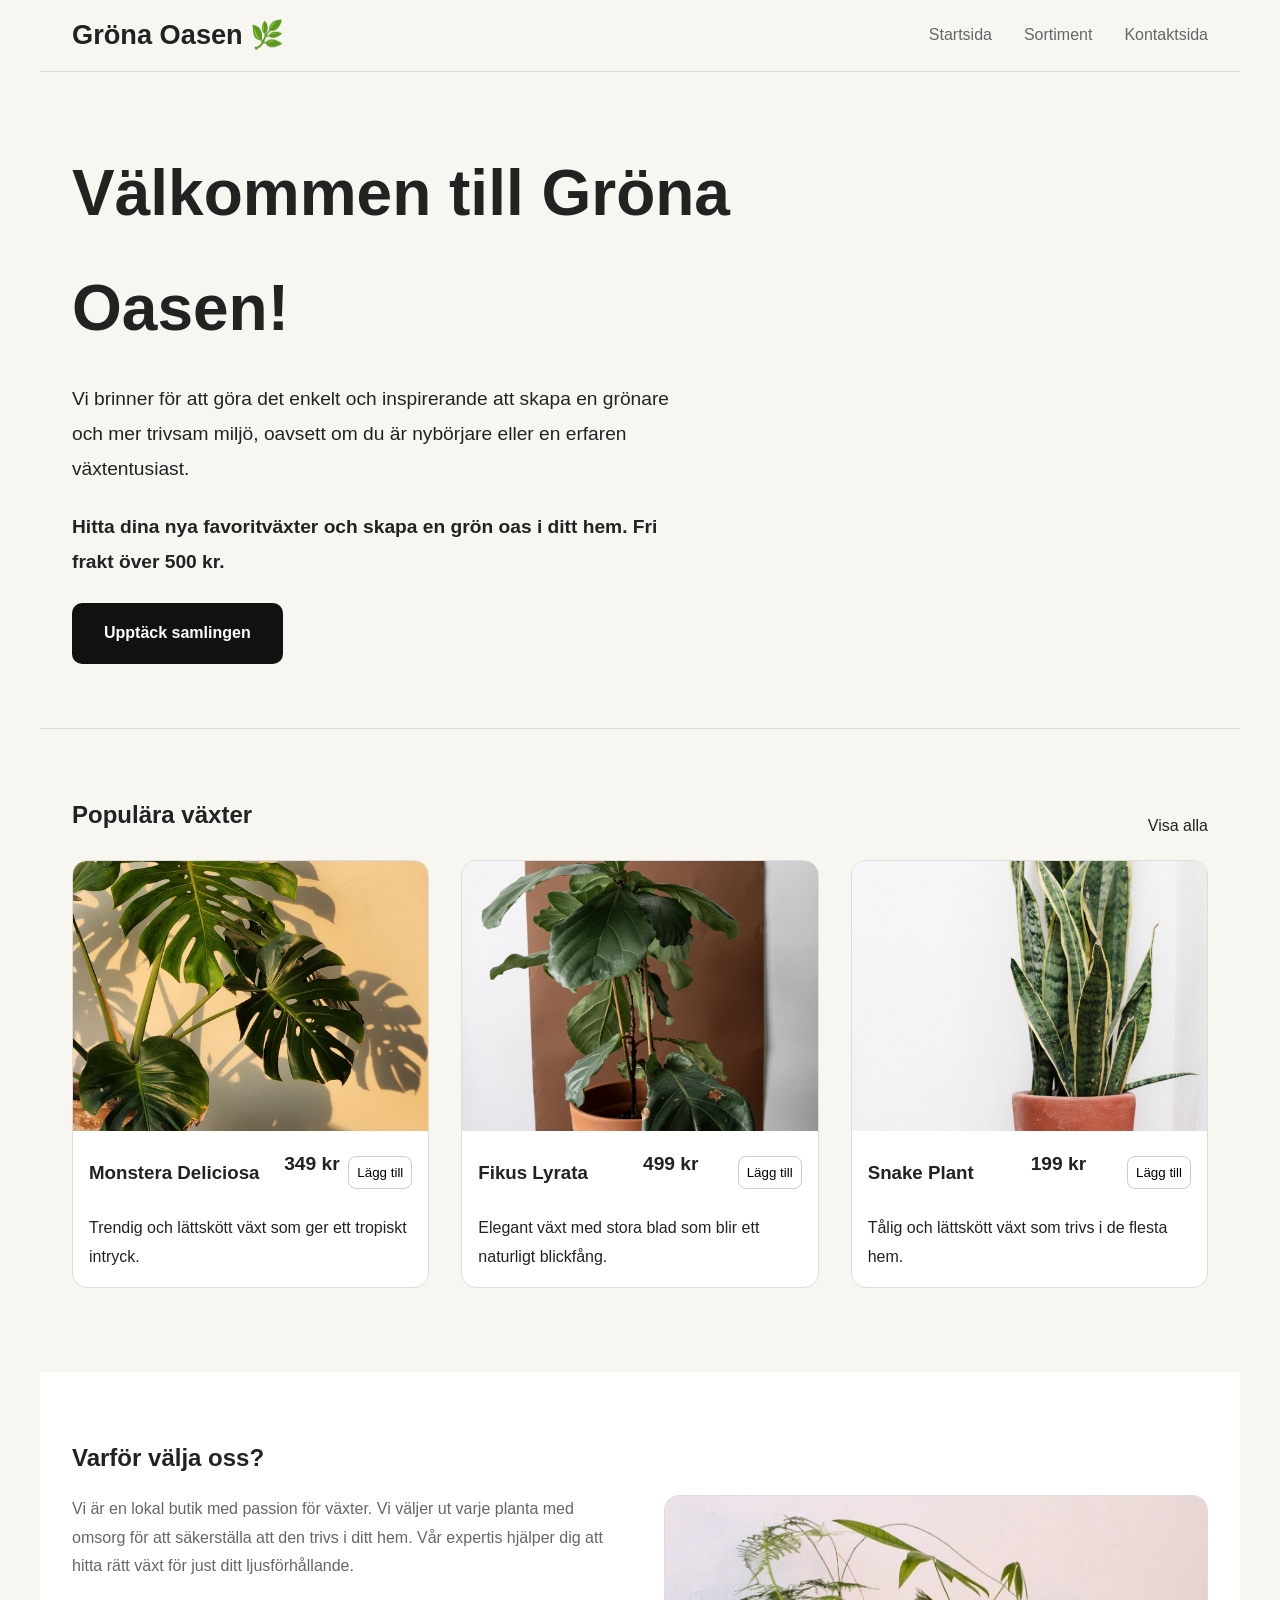
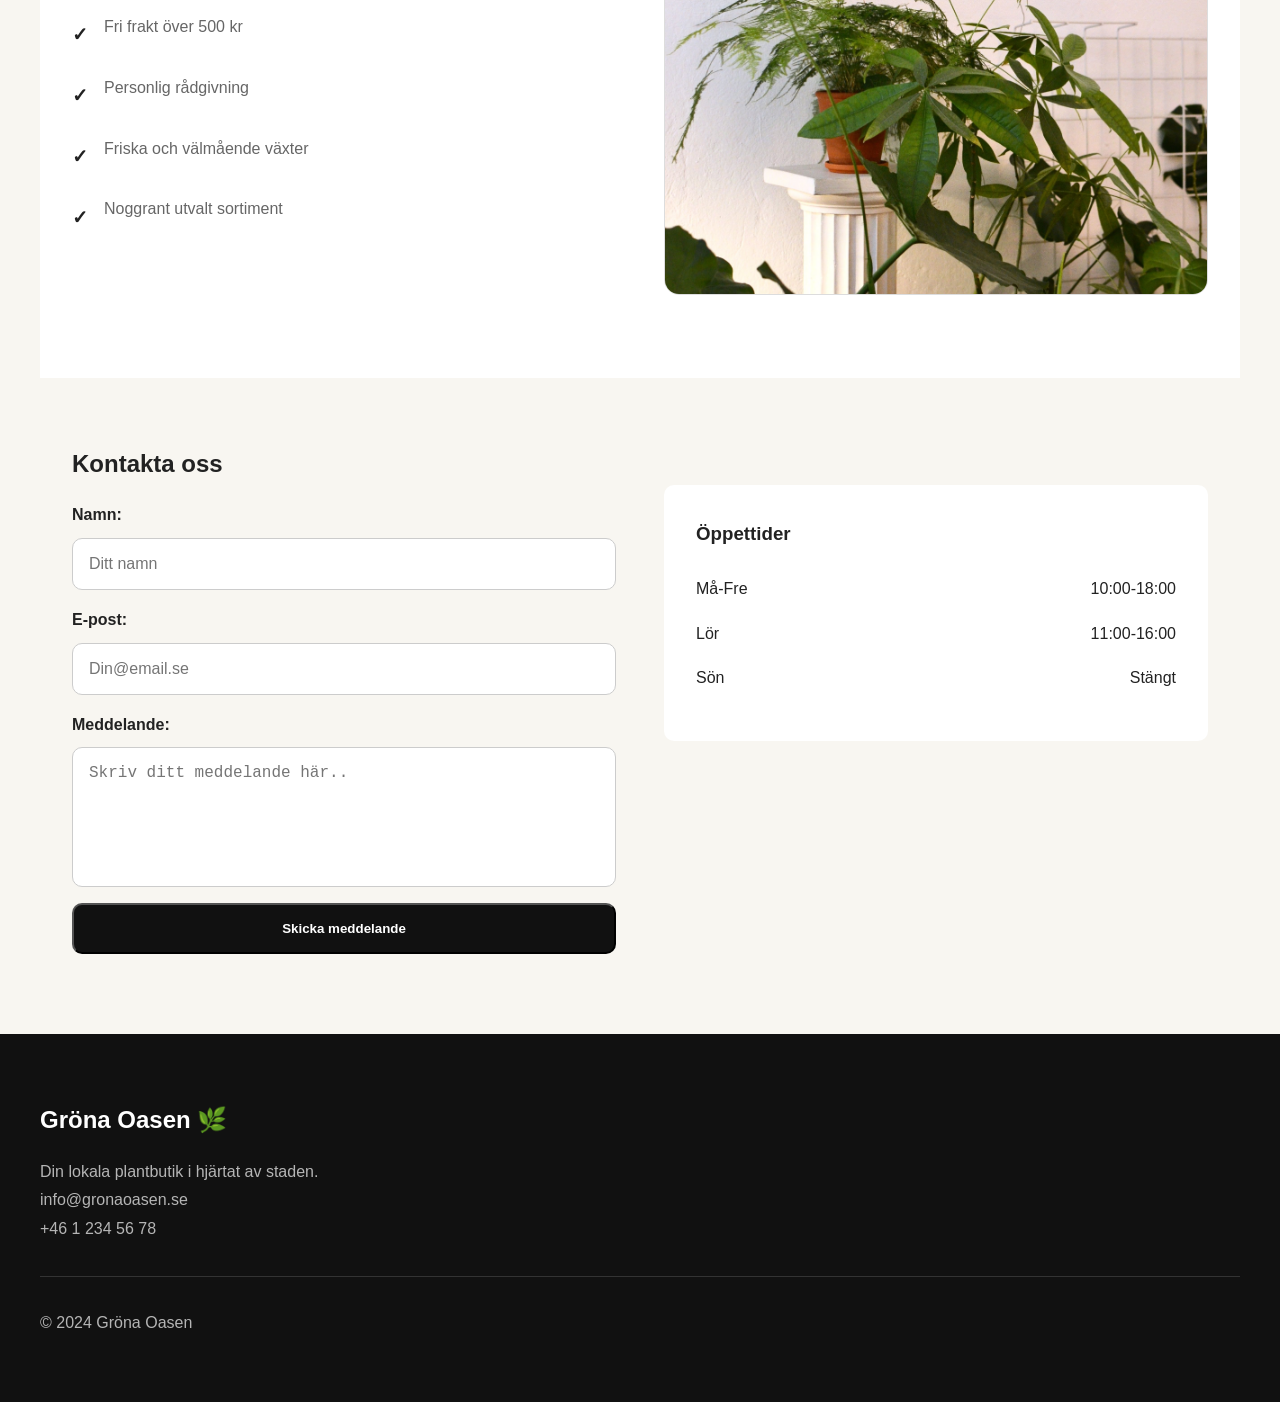
==== commit d87134d5: "Lagt till validering av kontaktformulär med Javascript" ====
--- a/index.html
+++ b/index.html
@@ -122,17 +122,21 @@
 
         <div class="contact-container">
 
-            <form>
+            <form id="contactForm">
                 <label for="name">Namn:</label>
                 <input type="text" id="name" placeholder="Ditt namn">
+                <p class="error-message" id="nameError"></p>
 
                 <label for="email">E-post:</label>
                 <input type="email" id="email" placeholder="Din@email.se">
+                <p class="error-message" id="emailError"></p>
 
                 <label for="message">Meddelande:</label>
                 <textarea id="message" placeholder="Skriv ditt meddelande här.."></textarea>
+                <p class="error-message" id="messageError"></p>
 
                 <button type="submit">Skicka meddelande</button>
+                <p class="success-message" id="successMessage"></p>
             </form>
             <aside class="opening-hours">
                 <h3>Öppettider</h3>
@@ -165,7 +169,7 @@
             <p>© 2024 Gröna Oasen</p>
         </div>
     </footer>
-
+    <script src="js/script.js"></script>
 </body>
 
 </html>
--- a/css/style.css
+++ b/css/style.css
@@ -228,6 +228,18 @@
     color: #b5b5b5;
 }
 
+/*Formulärvalidering*/
+.error-message {
+    color: #8B3A3A;
+    font-size: 0, 9rem;
+}
+
+.success-message {
+    color: #222;
+    font-weight: 600;
+    margin-top: 1rem;
+}
+
 /*Enbart för desktop*/
 
 
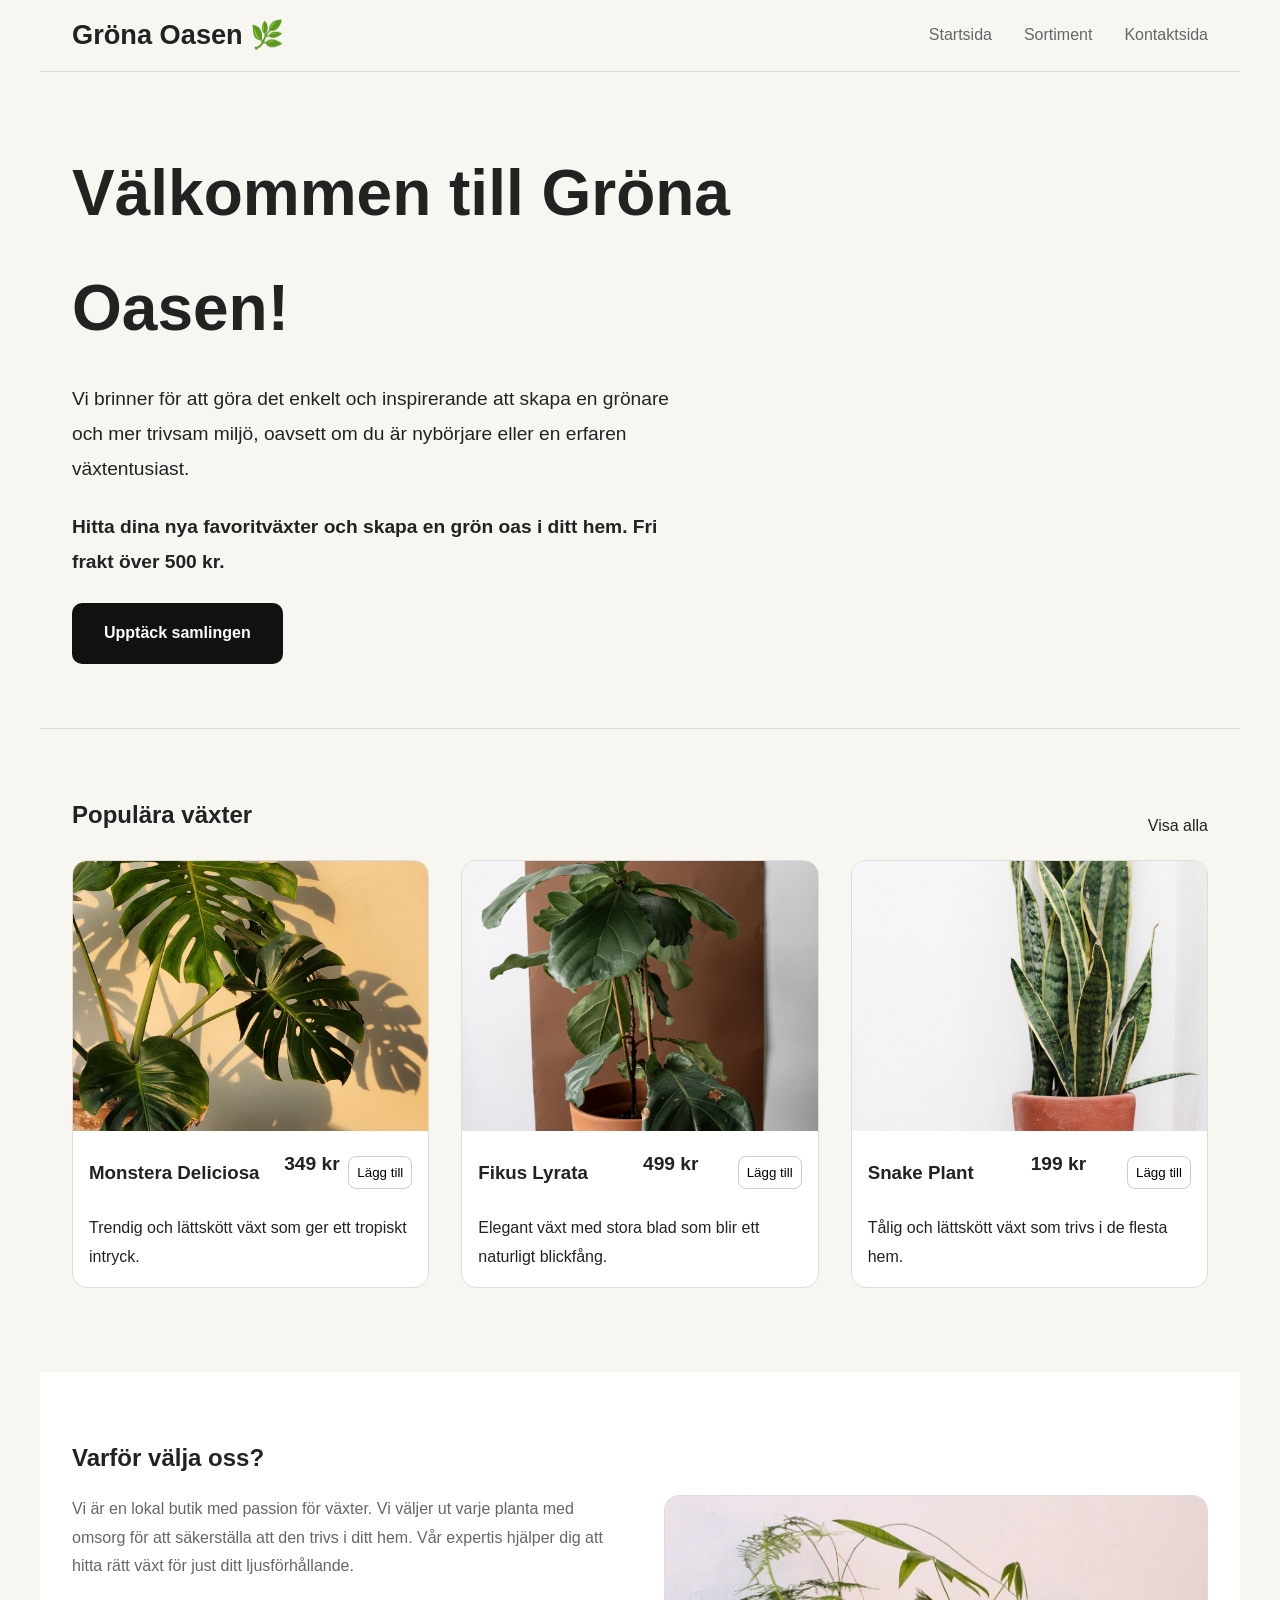
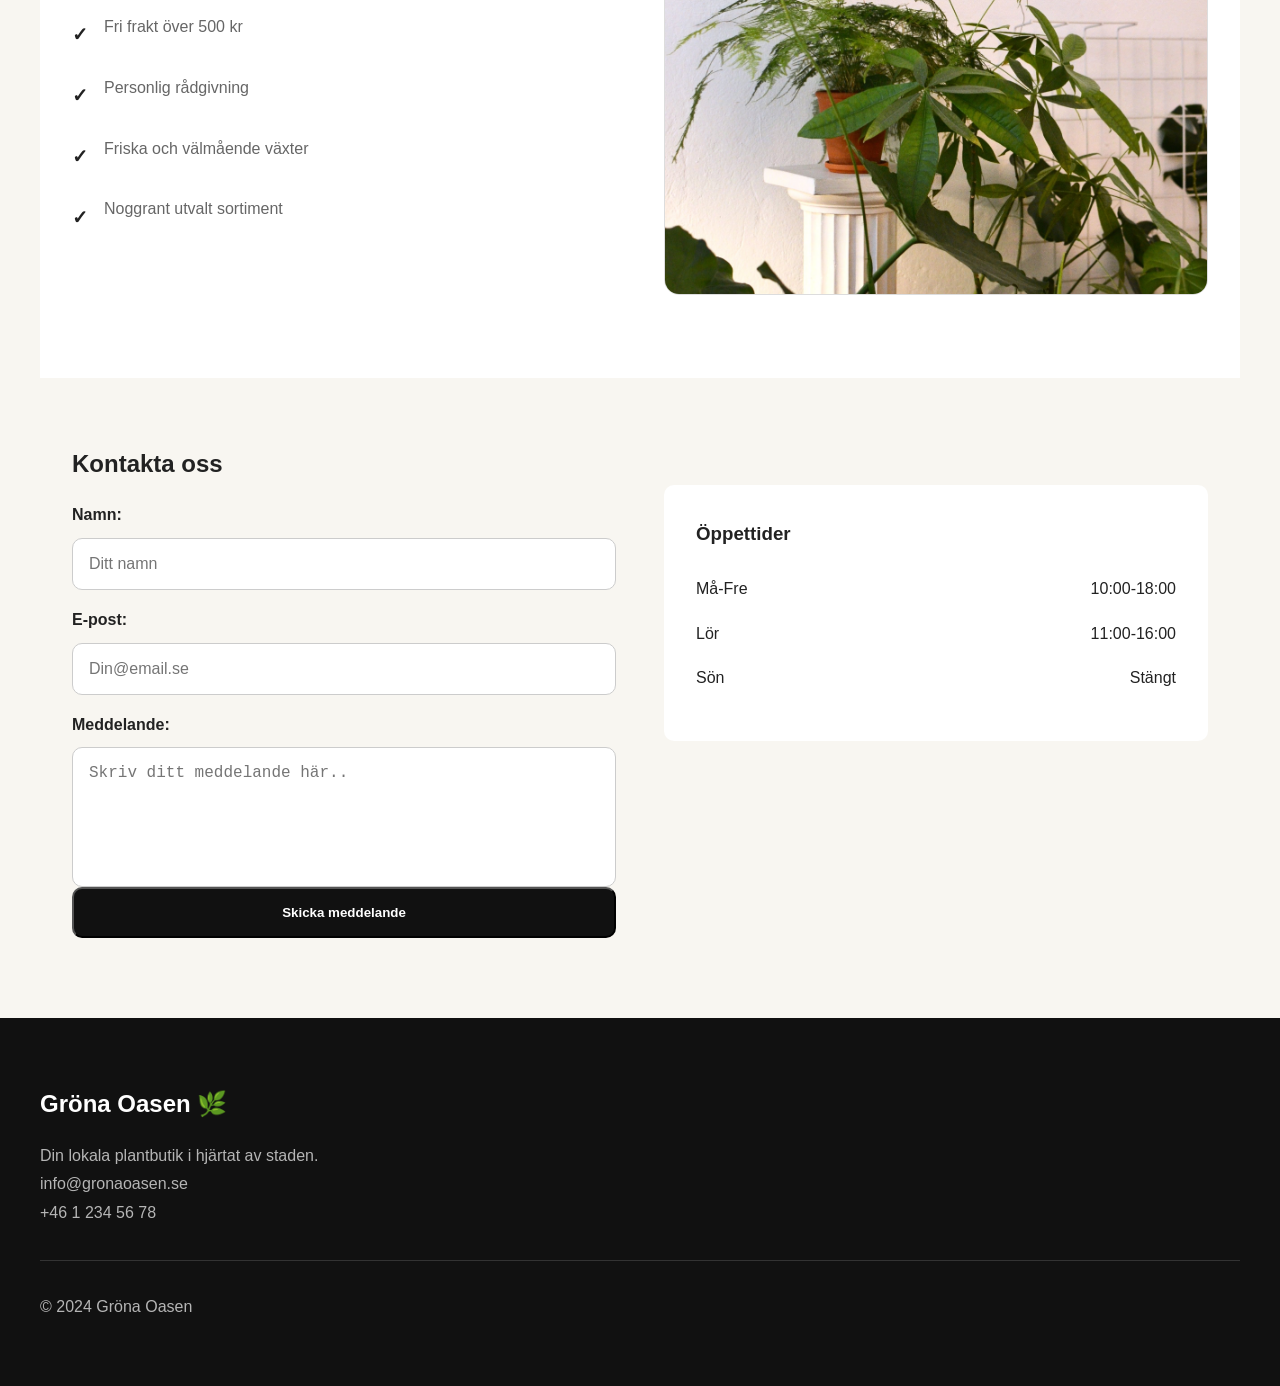
==== commit f7352421: "Förbättrar semantik, rensat css, lagt in beskrivande kommentarer samt validerat koden" ====
--- a/index.html
+++ b/index.html
@@ -13,6 +13,17 @@
 
     <!--HEADER-->
     <header>
+        <!-- MOBILEMENU -->
+        <div id="mobileMenu" class="overlay">
+            <button class="close-btn" id="closeMenuBtn">
+                ✕
+            </button>
+            <div class="overlay-content">
+                <a href="index.html">Startsida</a>
+                <a href="sortiment.html">Sortiment</a>
+                <a href="kontakt.html">Kontaktsida</a>
+            </div>
+        </div>
         <div class="logo">
             <h1>Gröna Oasen 🌿</h1>
         </div>
@@ -22,141 +33,144 @@
             <a href="kontakt.html">Kontaktsida</a>
         </nav>
         <div class="header-icons">
-            <button>☰</button>
+            <button id="menuBtn">☰</button>
         </div>
     </header>
 
 
     <!--HERO-->
-    <section class="hero">
-        <h2>Välkommen till Gröna Oasen!</h2>
-        <p>Vi brinner för att göra det enkelt och inspirerande att skapa en grönare och mer trivsam miljö,
-            oavsett om du är nybörjare eller en erfaren växtentusiast.</p>
-        <p><strong>Hitta dina nya favoritväxter och skapa en grön oas i ditt hem. Fri frakt över 500 kr.</strong></p>
-        <a href="sortiment.html" class="btn">Upptäck samlingen</a>
-    </section>
+    <main>
+        <section class="hero">
+            <h2>Välkommen till Gröna Oasen!</h2>
+            <p>Vi brinner för att göra det enkelt och inspirerande att skapa en grönare och mer trivsam miljö,
+                oavsett om du är nybörjare eller en erfaren växtentusiast.</p>
+            <p><strong>Hitta dina nya favoritväxter och skapa en grön oas i ditt hem. Fri frakt över 500 kr.</strong>
+            </p>
+            <a href="sortiment.html" class="btn">Upptäck samlingen</a>
+        </section>
 
 
-    <!--PRODUCTS-->
-    <section class="products">
-        <div class="products-header">
+        <!--PRODUCTS-->
+        <section class="products">
+            <div class="products-header">
 
-            <h2>Populära växter</h2>
-            <a href="sortiment.html" class="view-all">Visa alla</a>
-        </div>
-        <div class="products-container">
-            <div class="product-card">
-                <div class="product-image"><img src="images/image1.jpg" alt="Monstera Deliciosa">
-                </div>
-                <div class="product-info">
-                    <h3>Monstera Deliciosa</h3>
-                    <p class="price">349 kr</p>
-                    <button>Lägg till</button>
-                </div>
-                <p>Trendig och lättskött växt som ger ett tropiskt intryck.</p>
+                <h2>Populära växter</h2>
+                <a href="sortiment.html" class="view-all">Visa alla</a>
+            </div>
+            <div class="products-container">
+                <article class="product-card">
+                    <div class="product-image"><img src="images/image1.jpg" alt="Monstera Deliciosa">
+                    </div>
+                    <div class="product-info">
+                        <h3>Monstera Deliciosa</h3>
+                        <p class="price">349 kr</p>
+                        <button>Lägg till</button>
+                    </div>
+                    <p>Trendig och lättskött växt som ger ett tropiskt intryck.</p>
+                </article>
+
+                <article class="product-card">
+                    <div class="product-image"><img src="images/image2.jpg" alt="Ficus Lyrata"></div>
+                    <div class="product-info">
+                        <h3>Fikus Lyrata</h3>
+                        <p class="price">499 kr</p>
+                        <button>Lägg till</button>
+                    </div>
+                    <p>Elegant växt med stora blad som blir ett naturligt blickfång.</p>
+
+                </article>
+
+                <article class="product-card">
+                    <div class="product-image"><img src="images/image4.jpg" alt="Snake Plant"></div>
+                    <div class="product-info">
+                        <h3>Snake Plant</h3>
+                        <p class="price">199 kr</p>
+                        <button>Lägg till</button>
+                    </div>
+                    <p>Tålig och lättskött växt som trivs i de flesta hem.</p>
+
+                </article>
             </div>
 
-            <div class="product-card">
-                <div class="product-image"><img src="images/image2.jpg" alt="Ficus Lyrata"></div>
-                <div class="product-info">
-                    <h3>Fikus Lyrata</h3>
-                    <p class="price">499 kr</p>
-                    <button>Lägg till</button>
-                </div>
-                <p>Elegant växt med stora blad som blir ett naturligt blickfång.</p>
-
-            </div>
-            <div class="product-card">
-                <div class="product-image"><img src="images/image4.jpg" alt="Snake Plant"></div>
-                <div class="product-info">
-                    <h3>Snake Plant</h3>
-                    <p class="price">199 kr</p>
-                    <button>Lägg till</button>
-                </div>
-                <p>Tålig och lättskött växt som trivs i de flesta hem.</p>
-
-            </div>
-        </div>
-
-    </section>
+        </section>
 
 
-    <!--OM OSS-->
-    <section class="about">
-        <h2>Varför välja oss?</h2>
-        <div class="about-content">
-            <div class="about-text">
-                <p>Vi är en lokal butik med passion för växter. Vi väljer ut varje planta med omsorg
-                    för att säkerställa att den trivs i ditt hem. Vår expertis hjälper dig att hitta rätt växt för just
-                    ditt
-                    ljusförhållande.
-                </p>
-                <div class="desktop-info">
-                    <div class="info">
-                        <span class="check-icon">✓</span>
-                        <p>Fri frakt över 500 kr</p>
-                    </div>
-                    <div class="info">
-                        <span class="check-icon">✓</span>
-                        <p>Personlig rådgivning</p>
-                    </div>
-                    <div class="info">
-                        <span class="check-icon">✓</span>
-                        <p>Friska och välmående växter</p>
-                    </div>
-                    <div class="info">
-                        <span class="check-icon">✓</span>
-                        <p>Noggrant utvalt sortiment</p>
+        <!--ABOUT-->
+        <section class="about">
+            <h2>Varför välja oss?</h2>
+            <div class="about-content">
+                <div class="about-text">
+                    <p>Vi är en lokal butik med passion för växter. Vi väljer ut varje planta med omsorg
+                        för att säkerställa att den trivs i ditt hem. Vår expertis hjälper dig att hitta rätt växt för
+                        just
+                        ditt
+                        ljusförhållande.
+                    </p>
+                    <div class="desktop-info">
+                        <div class="info">
+                            <span class="check-icon">✓</span>
+                            <p>Fri frakt över 500 kr</p>
+                        </div>
+                        <div class="info">
+                            <span class="check-icon">✓</span>
+                            <p>Personlig rådgivning</p>
+                        </div>
+                        <div class="info">
+                            <span class="check-icon">✓</span>
+                            <p>Friska och välmående växter</p>
+                        </div>
+                        <div class="info">
+                            <span class="check-icon">✓</span>
+                            <p>Noggrant utvalt sortiment</p>
+                        </div>
                     </div>
                 </div>
+                <div class="about-image"><img src="images/image3.jpg" alt="Flera inomhusväxter"></div>
             </div>
-            <div class="about-image"><img src="images/image3.jpg" alt="Flera inomhusväxter"></div>
-
-        </div>
-    </section>
+        </section>
 
 
-    <!--KONTAKT-->
-    <section class="contact">
-        <h2>Kontakta oss</h2>
+        <!--CONTACT-->
+        <section class="contact">
+            <h2>Kontakta oss</h2>
 
-        <div class="contact-container">
+            <div class="contact-container">
 
-            <form id="contactForm">
-                <label for="name">Namn:</label>
-                <input type="text" id="name" placeholder="Ditt namn">
-                <p class="error-message" id="nameError"></p>
+                <form id="contactForm">
+                    <label for="name">Namn:</label>
+                    <input type="text" id="name" placeholder="Ditt namn">
+                    <p class="error-message" id="nameError"></p>
 
-                <label for="email">E-post:</label>
-                <input type="email" id="email" placeholder="Din@email.se">
-                <p class="error-message" id="emailError"></p>
+                    <label for="email">E-post:</label>
+                    <input type="email" id="email" placeholder="Din@email.se">
+                    <p class="error-message" id="emailError"></p>
 
-                <label for="message">Meddelande:</label>
-                <textarea id="message" placeholder="Skriv ditt meddelande här.."></textarea>
-                <p class="error-message" id="messageError"></p>
+                    <label for="message">Meddelande:</label>
+                    <textarea id="message" placeholder="Skriv ditt meddelande här.."></textarea>
+                    <p class="error-message" id="messageError"></p>
 
-                <button type="submit">Skicka meddelande</button>
-                <p class="success-message" id="successMessage"></p>
-            </form>
-            <aside class="opening-hours">
-                <h3>Öppettider</h3>
-                <div class="hours-row">
-                    <span>Må-Fre</span>
-                    <span>10:00-18:00</span>
-                </div>
-                <div class="hours-row">
-                    <span>Lör</span>
-                    <span>11:00-16:00</span>
-                </div>
-                <div class="hours-row">
-                    <span>Sön</span>
-                    <span>Stängt</span>
-                </div>
-            </aside>
-        </div>
+                    <button type="submit">Skicka meddelande</button>
+                    <p class="success-message" id="successMessage"></p>
+                </form>
+                <aside class="opening-hours">
+                    <h3>Öppettider</h3>
+                    <div class="hours-row">
+                        <span>Må-Fre</span>
+                        <span>10:00-18:00</span>
+                    </div>
+                    <div class="hours-row">
+                        <span>Lör</span>
+                        <span>11:00-16:00</span>
+                    </div>
+                    <div class="hours-row">
+                        <span>Sön</span>
+                        <span>Stängt</span>
+                    </div>
+                </aside>
+            </div>
 
-    </section>
-
+        </section>
+    </main>
 
     <!--FOOTER-->
     <footer>
--- a/css/style.css
+++ b/css/style.css
@@ -1,21 +1,24 @@
-/*RESET*/
-
+/*RESET - Tar bort standardmarginaler och padding från webbläsaren.*/
 * {
     margin: 0;
     padding: 0;
     box-sizing: border-box;
 }
 
+
+/*Grundläggande färger och typsnitt för hela webbplatsen*/
 body {
     font-family: "inter", sans-serif;
-    background: #f4f4f4;
     color: #222;
     background-color: #F8F6F1;
     line-height: 1.8;
 }
 
+
 /*HEADER*/
+
 header {
+    /*Innehållet placeras horisonellt och centreras vertikalt*/
     height: 72px;
     display: flex;
     justify-content: space-between;
@@ -25,6 +28,7 @@
 }
 
 .logo {
+    /*Logotypens innehåll placeras brevid varan*/
     display: flex;
     align-items: center;
     gap: 0.7rem;
@@ -35,11 +39,13 @@
 }
 
 .header-icons {
+    /*Hamburgermenyn*/
     display: flex;
     gap: 1rem;
 }
 
 .header-icons button {
+    /*Utseende knappen för hamburgermenyn*/
     border: none;
     background: transparent;
     font-size: 1.5rem;
@@ -48,149 +54,8 @@
 
 /*HERO*/
 
-.btn {
-    display: block;
-    text-align: center;
-    text-decoration: none;
-    font-weight: 600;
-    border-radius: 10px;
-    padding: 1rem;
-    color: white;
-    background: #111;
-
-}
-
-.hero {
-    padding: 2rem 1.2rem;
-    border-bottom: 1px solid #ddd;
-}
-
-.hero h2 {
-    font-size: 2rem;
-    margin-bottom: 1rem;
-}
-
-.hero p {
-    color: #222;
-    margin-bottom: 1.5rem;
-}
-
-
-/*PRODUCTS*/
-.products {
-    padding: 2rem 1.2rem;
-
-}
-
-.product-image img {
-    width: 100%;
-    height: 270px;
-    object-fit: cover;
-    display: block;
-}
-
-.products h2 {
-    margin-bottom: 1.5rem;
-}
-
-.product-card {
-    background: white;
-    border: 1px solid #ddd;
-    border-radius: 15px;
-    margin-bottom: 1.2rem;
-    overflow: hidden;
-}
-
-.product-card p {
-    margin-bottom: 1rem;
-    display: flex;
-    justify-content: space-between;
-    align-items: center;
-    margin-left: 1rem;
-    color: #222;
-
-}
-
-.product-info {
-    padding: 1rem;
-    display: flex;
-    justify-content: space-between;
-    align-items: center;
-}
-
-.price {
-    font-size: 1.2rem;
-    font-weight: 600;
-}
-
-.product-info button {
-    background: white;
-    border: 1px solid #ccc;
-    border-radius: 8px;
-    padding: 0.5rem;
-
-    cursor: pointer;
-}
-
-
-/*ABOUT*/
-.about {
-    background: white;
-    padding: 2rem 1.2rem;
-}
-
-.about h2 {
-    margin-bottom: 1rem;
-}
-
-.about p {
-    color: #666;
-    margin-bottom: 1rem;
-}
-
-.about img {
-    width: 100%;
-    height: 270px;
-    object-fit: cover;
-    display: block;
-    background: white;
-    border: 1px solid #ddd;
-    border-radius: 15px;
-    margin-bottom: 1.2rem;
-
-}
-
-
-/*CONTACT*/
-.contact {
-    padding: 2rem 1.2rem;
-}
-
-form {
-    display: flex;
-    flex-direction: column;
-}
-
-label {
-    margin-bottom: .5rem;
-    margin-top: 1rem;
-    font-weight: 600;
-}
-
-input,
-textarea {
-    width: 100%;
-    border: 1px solid #ccc;
-    padding: 1rem;
-    border-radius: 10px;
-    font-size: 1rem;
-}
-
-textarea {
-    height: 140px;
-    resize: none;
-}
-
+.btn,
+/*Gemensam design för alla knappar inom hero sektionen*/
 form button {
     display: block;
     text-align: center;
@@ -201,11 +66,143 @@
     color: white;
     background: #111;
     cursor: pointer;
+
+}
+
+.hero {
+    /*Luft runt innehållet i hero sektionen*/
+    padding: 2rem 1.2rem;
+    border-bottom: 1px solid #ddd;
+}
+
+.hero h2 {
+    font-size: 2rem;
+    margin-bottom: 1rem;
+}
+
+.hero p {
+    color: #222;
+    margin-bottom: 1.5rem;
+}
+
+
+/*PRODUCTS*/
+
+.products {
+    padding: 2rem 1.2rem;
+
+}
+
+.product-image img {
+    /*Bilderna fyller korten utan att förvrängas*/
+    width: 100%;
+    height: 270px;
+    object-fit: cover;
+    display: block;
+}
+
+.products h2 {
+    margin-bottom: 1.5rem;
+}
+
+.product-card {
+    /*Designen för produktkorten*/
+    background: white;
+    border: 1px solid #ddd;
+    border-radius: 15px;
+    margin-bottom: 1.2rem;
+    overflow: hidden;
+}
+
+.product-card p {
+    margin-bottom: 1rem;
+    margin-left: 1rem;
+    color: #222;
+
+}
+
+.product-info {
+    /*Placerar namn, pris och knapp samma rad*/
+    padding: 1rem;
+    display: flex;
+    justify-content: space-between;
+    align-items: center;
+}
+
+.price {
+    font-size: 1.2rem;
+    font-weight: 600;
+}
+
+.product-info button {
+    background: white;
+    border: 1px solid #ccc;
+    border-radius: 8px;
+    padding: 0.5rem;
+    cursor: pointer;
+}
+
+
+/*ABOUT*/
+
+.about {
+    background: white;
+    padding: 2rem 1.2rem;
+}
+
+.about h2 {
+    margin-bottom: 1rem;
+}
+
+.about p {
+    color: #666;
+    margin-bottom: 1rem;
+}
+
+.about img {
+    width: 100%;
+    height: 270px;
+    object-fit: cover;
+    display: block;
+    background: white;
+    border: 1px solid #ddd;
+    border-radius: 15px;
+    margin-bottom: 1.2rem;
+
+}
+
+
+/*CONTACT*/
+.contact {
+    padding: 2rem 1.2rem;
+}
+
+form {
+    /*Staplar formulär under varandra*/
+    display: flex;
+    flex-direction: column;
+}
+
+label {
+    margin-bottom: .5rem;
     margin-top: 1rem;
-
-}
-
-
+    font-weight: 600;
+}
+
+input,
+textarea {
+    /*Gemensam design för formulärfält*/
+    width: 100%;
+    border: 1px solid #ccc;
+    padding: 1rem;
+    border-radius: 10px;
+    font-size: 1rem;
+}
+
+textarea {
+    height: 140px;
+    resize: none;
+}
 
 /*FOOTER*/
 footer {
@@ -228,41 +225,91 @@
     color: #b5b5b5;
 }
 
-/*Formulärvalidering*/
+/*Formulärvalidering - visas när användaren fyllt i formuläret fel eller rätt*/
+
 .error-message {
+    /*färg för felmeddelanden*/
     color: #8B3A3A;
-    font-size: 0, 9rem;
+    font-size: 0.9rem;
 }
 
 .success-message {
+    /*färg för bekräftelsemeddelanden*/
     color: #222;
     font-weight: 600;
     margin-top: 1rem;
 }
 
-/*Enbart för desktop*/
+/* MOBILEMENU - meny som öppnas och stängs med JavaScript */
+
+.overlay {
+    /* en dold meny som täcker hela skärmen */
+    height: 100%;
+    width: 0;
+    position: fixed;
+    top: 0;
+    left: 0;
+    background-color: #F8F6F1;
+    overflow-x: hidden;
+    transition: 0.4s;
+    z-index: 1000;
+}
+
+.overlay-content {
+    /* centrerar menyvalen i menyn */
+    position: relative;
+    top: 25%;
+    text-align: center;
+}
+
+.overlay-content a {
+    display: block;
+    margin: 1.5rem 0;
+    text-decoration: none;
+    color: #222;
+    font-size: 2rem;
+    font-weight: 600;
+}
+
+.close-btn {
+    /* layout för knapp för att stänga mobilmenyn */
+    position: absolute;
+    top: 20px;
+    right: 20px;
+    border: none;
+    background: none;
+    font-size: 2rem;
+    cursor: pointer;
+}
+
+
+/* DOLD PÅ MOBIL - visas enbart i desktop-layoten */
 
 
 .opening-hours {
+    /*Öppningtiderna på index och kontaktsidan*/
     display: none;
 }
 
 .desktop-info {
+    /*Checklistan i about sektionen på index*/
     display: none;
 }
 
 .desktop-nav {
+    /*Nav menyn som ändras i desktop*/
     display: none;
 }
 
 .view-all {
+    /*Länken i produktvyn för att "visa alla" tar dig till sortimentsidan*/
     display: none;
 }
 
 /*DESKTOP*/
 @media (min-width: 768px) {
 
-    /*Bredd gemensam*/
+    /*Bredd gemensam för innehållet*/
     .hero,
     .products,
     .about,
@@ -274,24 +321,28 @@
 
     /*HEADER*/
     header {
+        /*Anpassar headerns bredd och centrerar innehållet*/
         max-width: 1200px;
         margin: 0 auto;
         padding: 1.5rem 2rem;
     }
 
     .desktop-nav {
+        /*Nav visas horisonellt*/
         display: flex;
         gap: 2rem;
         align-items: center;
     }
 
     .desktop-nav a {
+        /*Design navlänkar*/
         text-decoration: none;
         color: #666;
         font-weight: 400;
     }
 
     .header-icons {
+        /*Dölj hamburgermenyn på desktop*/
         display: none;
     }
 
@@ -307,14 +358,14 @@
     }
 
     .btn {
+        /*Anpassar knappstorleken*/
         display: inline-block;
         padding: 1rem 2rem;
     }
 
-
-
     /*PRODUCTS*/
     .products-container {
+        /*Visa produkterna i ett rutnät med tre kolumner*/
         display: grid;
         grid-template-columns: repeat(3, 1fr);
         gap: 2rem;
@@ -322,6 +373,7 @@
 
 
     .products-header {
+        /*Placerar länken "visa alla" och rubriken på samma rad*/
         display: flex;
         justify-content: space-between;
         align-items: center;
@@ -329,6 +381,7 @@
     }
 
     .view-all {
+        /*Design för länken "visa alla"*/
         display: block;
         text-decoration: none;
         font-weight: 400;
@@ -336,7 +389,9 @@
     }
 
     /*ABOUT*/
+
     .about-content {
+        /*Dela innehållet i två kolumner: text och bild*/
         display: grid;
         grid-template-columns: 1fr 1fr;
         gap: 3rem;
@@ -344,6 +399,7 @@
     }
 
     .about-image img {
+        /*Anpassar bilden så den blir större*/
         width: 100%;
         margin-top: 0;
         height: 400px;
@@ -351,12 +407,14 @@
     }
 
     .about-image {
+        /*Placerar bilden till hö i layouten*/
         display: flex;
         justify-content: flex-end;
     }
 
 
     .desktop-info {
+        /*Visar och placerar checklistan i about sektionen*/
         display: flex;
         flex-direction: column;
         gap: 1rem;
@@ -364,24 +422,29 @@
     }
 
     .info {
+        /*Ikoner och text bredvid varandra*/
         display: flex;
         align-items: center;
         gap: 1rem;
     }
 
     .check-icon {
+        /*Utseende för ikonerna för att dom ska bli mer framträdande*/
         font-weight: bold;
         font-size: 1.2rem;
     }
 
     /*CONTACT*/
+
     .contact-container {
+        /*Formulär och öppentider placerar bredvid varandra*/
         display: grid;
         grid-template-columns: 1fr 1fr;
         gap: 3rem;
     }
 
     .opening-hours {
+        /*Öppentiderna visas som ett separat eget kort*/
         display: block;
         padding: 2rem;
         border-radius: 10px;
@@ -394,30 +457,22 @@
     }
 
     .hours-row {
+        /*Placerar veckodag och tid på samma rad*/
         display: flex;
         justify-content: space-between;
         margin-bottom: 1rem;
     }
 
-
-
-
-
     /*FOOTER*/
+
     footer {
+        /*Mer luft på stor skärm*/
         padding: 4rem 2rem;
     }
 
     .footer-content {
+        /*Begränsar bredd och centrerar innehållet*/
         max-width: 1200px;
         margin: 0 auto;
     }
-
-
-
-
-
-
-
-
 }
